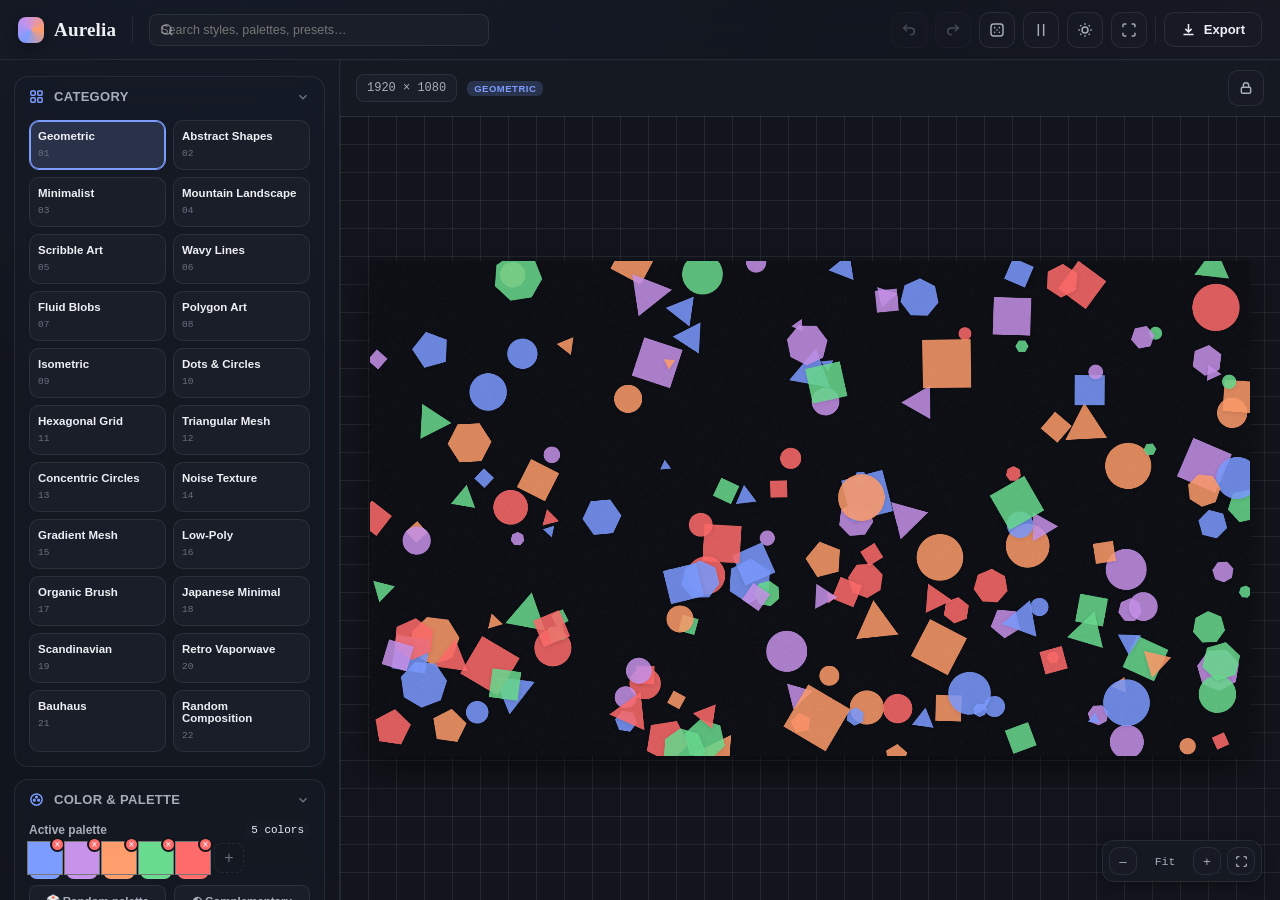
==== index.html @ a58d0527 "Update and rename wallpaper-maker.html to index.html" ====
<!DOCTYPE html>
<html lang="en">
<head>
<meta charset="UTF-8">
<meta name="viewport" content="width=device-width, initial-scale=1.0">
<title>Aurelia — Procedural Wallpaper Maker</title>
<style>
:root{
  --bg-0:#0b0d12;
  --bg-1:#12151c;
  --bg-2:#171b24;
  --panel:rgba(24,28,38,0.62);
  --panel-solid:#1a1e28;
  --panel-border:rgba(255,255,255,0.08);
  --text-0:#eef0f5;
  --text-1:#a8adba;
  --text-2:#6b7080;
  --accent:#7c9cff;
  --accent-2:#c792ea;
  --accent-warm:#ff9d6c;
  --ok:#69db8f;
  --danger:#ff6b6b;
  --radius:14px;
  --radius-sm:9px;
  --shadow-lg:0 20px 60px rgba(0,0,0,0.45);
  --shadow-sm:0 4px 14px rgba(0,0,0,0.3);
  --font-display:'Fraunces', Georgia, serif;
  --font-body:-apple-system,BlinkMacSystemFont,"Segoe UI",Inter,Roboto,Helvetica,Arial,sans-serif;
  --font-mono:'SFMono-Regular',Consolas,'Liberation Mono',Menlo,monospace;
}
html[data-theme="light"]{
  --bg-0:#eef0f4;
  --bg-1:#e6e9ef;
  --bg-2:#dde1e9;
  --panel:rgba(255,255,255,0.66);
  --panel-solid:#ffffff;
  --panel-border:rgba(20,20,30,0.08);
  --text-0:#181a20;
  --text-1:#50545f;
  --text-2:#8a8e99;
  --shadow-lg:0 20px 60px rgba(30,30,50,0.12);
  --shadow-sm:0 4px 14px rgba(30,30,50,0.08);
}
*{box-sizing:border-box;}
html,body{height:100%;}
body{
  margin:0;
  background:
    radial-gradient(1200px 800px at 15% -10%, color-mix(in srgb, var(--accent) 10%, transparent), transparent 60%),
    radial-gradient(1000px 700px at 110% 10%, color-mix(in srgb, var(--accent-2) 8%, transparent), transparent 60%),
    var(--bg-0);
  color:var(--text-0);
  font-family:var(--font-body);
  overflow:hidden;
  -webkit-font-smoothing:antialiased;
}
@font-face{
  font-family:'Fraunces';
  src:local('Georgia');
}
::selection{background:var(--accent);color:#fff;}
::-webkit-scrollbar{width:9px;height:9px;}
::-webkit-scrollbar-track{background:transparent;}
::-webkit-scrollbar-thumb{background:var(--panel-border);border-radius:8px;}
::-webkit-scrollbar-thumb:hover{background:var(--text-2);}

.app{
  display:grid;
  grid-template-columns:340px 1fr;
  grid-template-rows:60px 1fr;
  grid-template-areas:
    "header header"
    "sidebar main";
  height:100vh;
  width:100vw;
}

/* ---------- HEADER ---------- */
.topbar{
  grid-area:header;
  display:flex;
  align-items:center;
  gap:16px;
  padding:0 18px;
  border-bottom:1px solid var(--panel-border);
  background:var(--panel);
  backdrop-filter:blur(18px) saturate(140%);
  -webkit-backdrop-filter:blur(18px) saturate(140%);
  z-index:40;
}
.brand{
  display:flex;align-items:center;gap:10px;
  font-family:var(--font-display);
  font-weight:600;
  font-size:19px;
  letter-spacing:0.2px;
  white-space:nowrap;
}
.brand .mark{
  width:26px;height:26px;border-radius:8px;
  background:conic-gradient(from 210deg, var(--accent), var(--accent-2), var(--accent-warm), var(--accent));
  box-shadow:var(--shadow-sm);
  flex-shrink:0;
}
.topbar .divider{width:1px;height:26px;background:var(--panel-border);}
.topbar-search{
  flex:1;
  max-width:340px;
  position:relative;
}
.topbar-search input{
  width:100%;
  padding:9px 12px 9px 34px;
  border-radius:10px;
  border:1px solid var(--panel-border);
  background:color-mix(in srgb, var(--panel-solid) 60%, transparent);
  color:var(--text-0);
  font-size:13px;
  outline:none;
}
.topbar-search input:focus{border-color:var(--accent);}
.topbar-search svg{position:absolute;left:11px;top:50%;transform:translateY(-50%);opacity:0.5;}
.topbar-actions{display:flex;align-items:center;gap:8px;margin-left:auto;}
.icon-btn{
  width:36px;height:36px;border-radius:10px;
  display:flex;align-items:center;justify-content:center;
  border:1px solid var(--panel-border);
  background:color-mix(in srgb, var(--panel-solid) 55%, transparent);
  color:var(--text-1);
  cursor:pointer;
  transition:all .15s ease;
}
.icon-btn:hover{color:var(--text-0);border-color:var(--accent);transform:translateY(-1px);}
.icon-btn:active{transform:translateY(0);}
.icon-btn.active{color:var(--accent);border-color:var(--accent);}
.icon-btn:disabled{opacity:0.35;cursor:not-allowed;transform:none;}
.btn{
  display:inline-flex;align-items:center;gap:8px;
  padding:9px 16px;
  border-radius:10px;
  border:1px solid var(--panel-border);
  background:color-mix(in srgb, var(--panel-solid) 55%, transparent);
  color:var(--text-0);
  font-size:13px;font-weight:600;
  cursor:pointer;
  transition:all .15s ease;
  white-space:nowrap;
}
.btn:hover{border-color:var(--accent);transform:translateY(-1px);}
.btn.primary{
  background:linear-gradient(135deg, var(--accent), var(--accent-2));
  color:#0b0d12;border:none;
}
.btn.primary:hover{filter:brightness(1.08);box-shadow:0 6px 20px color-mix(in srgb, var(--accent) 40%, transparent);}
.btn svg{flex-shrink:0;}

/* ---------- SIDEBAR ---------- */
.sidebar{
  grid-area:sidebar;
  border-right:1px solid var(--panel-border);
  background:var(--panel);
  backdrop-filter:blur(18px) saturate(140%);
  -webkit-backdrop-filter:blur(18px) saturate(140%);
  overflow-y:auto;
  padding:16px 14px 90px;
  position:relative;
  z-index:30;
}
.section{
  border:1px solid var(--panel-border);
  border-radius:var(--radius);
  margin-bottom:12px;
  background:color-mix(in srgb, var(--panel-solid) 38%, transparent);
  overflow:hidden;
}
.section-head{
  display:flex;align-items:center;gap:10px;
  padding:12px 14px;
  cursor:pointer;
  user-select:none;
  font-weight:700;
  font-size:13px;
  letter-spacing:0.3px;
  text-transform:uppercase;
  color:var(--text-1);
}
.section-head svg.chev{margin-left:auto;transition:transform .2s ease;color:var(--text-2);}
.section.collapsed .chev{transform:rotate(-90deg);}
.section-head .sicon{color:var(--accent);flex-shrink:0;}
.section-body{
  padding:4px 14px 14px;
  display:flex;flex-direction:column;gap:12px;
}
.section.collapsed .section-body{display:none;}

.field{display:flex;flex-direction:column;gap:6px;}
.field label{
  display:flex;justify-content:space-between;align-items:center;
  font-size:12px;color:var(--text-1);font-weight:600;
}
.field label .val{color:var(--text-0);font-family:var(--font-mono);font-weight:500;font-size:11px;background:color-mix(in srgb, var(--panel-solid) 70%, transparent);padding:1px 6px;border-radius:6px;}
select, input[type="text"], input[type="number"]{
  width:100%;
  padding:8px 10px;
  border-radius:8px;
  border:1px solid var(--panel-border);
  background:var(--panel-solid);
  color:var(--text-0);
  font-size:12.5px;
  outline:none;
  font-family:var(--font-body);
}
select:focus, input:focus{border-color:var(--accent);}

input[type="range"]{
  -webkit-appearance:none;appearance:none;
  width:100%;height:4px;border-radius:3px;
  background:var(--panel-border);
  outline:none;
  cursor:pointer;
}
input[type="range"]::-webkit-slider-thumb{
  -webkit-appearance:none;appearance:none;
  width:15px;height:15px;border-radius:50%;
  background:var(--accent);
  border:2px solid var(--bg-0);
  box-shadow:0 0 0 1px var(--accent);
  cursor:pointer;
  margin-top:-1px;
}
input[type="range"]::-moz-range-thumb{
  width:13px;height:13px;border-radius:50%;
  background:var(--accent);border:2px solid var(--bg-0);cursor:pointer;
}

.row{display:flex;gap:8px;}
.row > *{flex:1;min-width:0;}

.chiprow{display:flex;flex-wrap:wrap;gap:6px;}
.chip{
  padding:6px 11px;border-radius:20px;
  border:1px solid var(--panel-border);
  background:var(--panel-solid);
  font-size:11.5px;color:var(--text-1);
  cursor:pointer;font-weight:600;
  transition:all .12s ease;
}
.chip:hover{border-color:var(--accent);color:var(--text-0);}
.chip.active{
  background:linear-gradient(135deg, var(--accent), var(--accent-2));
  color:#0b0d12;border-color:transparent;
}

.toggle{display:flex;align-items:center;justify-content:space-between;gap:10px;}
.toggle span{font-size:12px;color:var(--text-1);font-weight:600;}
.switch{
  position:relative;width:38px;height:22px;border-radius:20px;
  background:var(--panel-border);cursor:pointer;flex-shrink:0;
  transition:background .15s ease;
}
.switch.on{background:linear-gradient(135deg, var(--accent), var(--accent-2));}
.switch::after{
  content:"";position:absolute;top:2px;left:2px;
  width:18px;height:18px;border-radius:50%;background:#fff;
  transition:transform .18s ease;box-shadow:0 1px 3px rgba(0,0,0,0.3);
}
.switch.on::after{transform:translateX(16px);}

.category-grid{
  display:grid;grid-template-columns:1fr 1fr;gap:7px;
}
.category-card{
  border:1px solid var(--panel-border);
  border-radius:10px;
  padding:9px 8px;
  cursor:pointer;
  background:var(--panel-solid);
  text-align:left;
  transition:all .12s ease;
}
.category-card:hover{border-color:var(--accent);transform:translateY(-1px);}
.category-card.active{
  border-color:var(--accent);
  background:color-mix(in srgb, var(--accent) 16%, var(--panel-solid));
  box-shadow:0 0 0 1px var(--accent) inset;
}
.category-card .cname{font-size:11.5px;font-weight:700;display:block;color:var(--text-0);}
.category-card .cnum{font-size:9.5px;color:var(--text-2);font-family:var(--font-mono);}

.palette-swatches{display:flex;flex-wrap:wrap;gap:7px;}
.swatch-wrap{position:relative;width:30px;height:30px;}
.swatch{
  width:30px;height:30px;border-radius:8px;
  border:1px solid var(--panel-border);cursor:pointer;
  padding:0;overflow:hidden;
}
.swatch input[type="color"]{
  width:44px;height:44px;border:none;margin:-7px;cursor:pointer;background:none;
}
.swatch-remove{
  position:absolute;top:-6px;right:-6px;
  width:15px;height:15px;border-radius:50%;
  background:var(--danger);color:#fff;font-size:10px;
  display:flex;align-items:center;justify-content:center;
  cursor:pointer;border:2px solid var(--bg-1);
}
.add-swatch{
  width:30px;height:30px;border-radius:8px;
  border:1px dashed var(--panel-border);
  display:flex;align-items:center;justify-content:center;
  color:var(--text-2);cursor:pointer;font-size:16px;
  background:transparent;
}
.add-swatch:hover{color:var(--accent);border-color:var(--accent);}

.preset-palette-grid{display:grid;grid-template-columns:1fr 1fr;gap:7px;}
.preset-palette{
  border:1px solid var(--panel-border);
  border-radius:9px;
  padding:6px;cursor:pointer;
  background:var(--panel-solid);
}
.preset-palette:hover{border-color:var(--accent);}
.preset-palette .swatches{display:flex;height:16px;border-radius:5px;overflow:hidden;margin-bottom:5px;}
.preset-palette .swatches i{flex:1;display:block;}
.preset-palette .pname{font-size:10.5px;color:var(--text-1);font-weight:600;}

.small-btn-row{display:flex;gap:8px;}
.small-btn{
  flex:1;padding:8px;border-radius:8px;border:1px solid var(--panel-border);
  background:var(--panel-solid);color:var(--text-1);font-size:11.5px;font-weight:700;
  cursor:pointer;display:flex;align-items:center;justify-content:center;gap:6px;
}
.small-btn:hover{color:var(--text-0);border-color:var(--accent);}

.preset-list{display:flex;flex-direction:column;gap:6px;max-height:180px;overflow-y:auto;}
.preset-item{
  display:flex;align-items:center;gap:8px;
  padding:8px 10px;border-radius:8px;
  border:1px solid var(--panel-border);
  background:var(--panel-solid);
  font-size:12px;
}
.preset-item span{flex:1;overflow:hidden;text-overflow:ellipsis;white-space:nowrap;font-weight:600;}
.preset-item button{
  background:none;border:none;color:var(--text-2);cursor:pointer;
  width:22px;height:22px;display:flex;align-items:center;justify-content:center;border-radius:6px;
}
.preset-item button:hover{color:var(--text-0);background:var(--panel-border);}
.empty-hint{font-size:11.5px;color:var(--text-2);text-align:center;padding:10px 0;}

/* ---------- MAIN CANVAS AREA ---------- */
.main{
  grid-area:main;
  position:relative;
  overflow:hidden;
  background:
    linear-gradient(var(--panel-border) 1px, transparent 1px) 0 0/28px 28px,
    linear-gradient(90deg, var(--panel-border) 1px, transparent 1px) 0 0/28px 28px,
    var(--bg-1);
  display:flex;flex-direction:column;
}
.canvas-toolbar{
  display:flex;align-items:center;gap:10px;
  padding:10px 16px;
  border-bottom:1px solid var(--panel-border);
  background:var(--panel);
  backdrop-filter:blur(14px);
  z-index:20;
  flex-wrap:wrap;
}
.dim-readout{
  font-family:var(--font-mono);font-size:12px;color:var(--text-1);
  background:var(--panel-solid);padding:6px 10px;border-radius:8px;border:1px solid var(--panel-border);
}
.canvas-stage{
  flex:1;position:relative;overflow:hidden;
  cursor:grab;
}
.canvas-stage.panning{cursor:grabbing;}
.canvas-viewport{
  position:absolute;top:0;left:0;
  transform-origin:0 0;
  will-change:transform;
}
#previewCanvas{
  display:block;
  box-shadow:0 30px 80px rgba(0,0,0,0.5);
  border-radius:2px;
  background:#000;
}
.zoom-controls{
  position:absolute;bottom:18px;right:18px;
  display:flex;align-items:center;gap:6px;
  background:var(--panel);border:1px solid var(--panel-border);
  border-radius:12px;padding:6px;backdrop-filter:blur(14px);
  box-shadow:var(--shadow-sm);
  z-index:25;
}
.zoom-controls .zlabel{font-size:11.5px;font-family:var(--font-mono);color:var(--text-1);min-width:44px;text-align:center;}

.loading-badge{
  position:absolute;top:14px;left:14px;
  background:var(--panel);border:1px solid var(--panel-border);
  padding:6px 12px;border-radius:20px;font-size:11px;color:var(--accent);
  display:none;align-items:center;gap:7px;backdrop-filter:blur(10px);z-index:25;
  font-weight:700;
}
.loading-badge.show{display:flex;}
.loading-badge .dot{width:6px;height:6px;border-radius:50%;background:var(--accent);animation:pulse 1s infinite ease-in-out;}
@keyframes pulse{0%,100%{opacity:0.3;}50%{opacity:1;}}

.compare-badge{
  position:absolute;top:14px;right:14px;
  background:var(--panel);border:1px solid var(--panel-border);
  padding:6px 12px;border-radius:20px;font-size:11px;color:var(--text-1);
  backdrop-filter:blur(10px);z-index:25;font-weight:700;
  user-select:none;
}

/* ---------- MODAL ---------- */
.modal-overlay{
  position:fixed;inset:0;background:rgba(6,7,10,0.6);
  display:none;align-items:center;justify-content:center;z-index:100;
  backdrop-filter:blur(4px);
}
.modal-overlay.show{display:flex;}
.modal{
  background:var(--panel-solid);border:1px solid var(--panel-border);
  border-radius:16px;padding:22px;width:400px;max-width:90vw;
  box-shadow:var(--shadow-lg);
}
.modal h3{margin:0 0 14px;font-family:var(--font-display);font-size:19px;}
.modal .field{margin-bottom:12px;}
.modal-actions{display:flex;gap:10px;justify-content:flex-end;margin-top:16px;}

/* Fullscreen mode */
.app.fullscreen-mode .sidebar,
.app.fullscreen-mode .topbar,
.app.fullscreen-mode .canvas-toolbar{display:none;}
.app.fullscreen-mode{grid-template-columns:1fr;grid-template-rows:1fr;grid-template-areas:"main";}
.app.fullscreen-mode .main{background:#000;}
.fs-exit{
  position:fixed;top:16px;right:16px;z-index:200;
}

/* Responsive */
@media (max-width:900px){
  .app{grid-template-columns:1fr;grid-template-rows:56px 1fr;grid-template-areas:"header" "main";}
  .sidebar{
    position:fixed;top:56px;left:0;bottom:0;width:86vw;max-width:360px;
    transform:translateX(-100%);transition:transform .25s ease;
    box-shadow:var(--shadow-lg);
  }
  .sidebar.open{transform:translateX(0);}
  .topbar-search{display:none;}
  .sidebar-scrim{position:fixed;inset:0;background:rgba(0,0,0,0.4);z-index:29;display:none;}
  .sidebar-scrim.show{display:block;}
}

.tooltip{position:relative;}
.tag{
  font-size:9.5px;font-weight:800;letter-spacing:0.5px;
  padding:2px 7px;border-radius:6px;text-transform:uppercase;
  background:color-mix(in srgb, var(--accent) 20%, transparent);color:var(--accent);
}
</style>
</head>
<body>
<div class="app" id="app">

  <!-- HEADER -->
  <div class="topbar">
    <div class="brand"><span class="mark"></span>Aurelia</div>
    <div class="divider"></div>
    <div class="topbar-search">
      <svg width="14" height="14" viewBox="0 0 24 24" fill="none" stroke="currentColor" stroke-width="2.2"><circle cx="11" cy="11" r="8"/><path d="M21 21l-4.35-4.35"/></svg>
      <input type="text" id="presetSearch" placeholder="Search styles, palettes, presets…">
    </div>
    <div class="topbar-actions">
      <button class="icon-btn" id="undoBtn" title="Undo">
        <svg width="16" height="16" viewBox="0 0 24 24" fill="none" stroke="currentColor" stroke-width="2.2"><path d="M9 14L4 9l5-5"/><path d="M4 9h11a5 5 0 0 1 0 10h-1"/></svg>
      </button>
      <button class="icon-btn" id="redoBtn" title="Redo">
        <svg width="16" height="16" viewBox="0 0 24 24" fill="none" stroke="currentColor" stroke-width="2.2"><path d="M15 14l5-5-5-5"/><path d="M20 9H9a5 5 0 0 0 0 10h1"/></svg>
      </button>
      <button class="icon-btn" id="randomizeBtn" title="Randomize design">
        <svg width="16" height="16" viewBox="0 0 24 24" fill="none" stroke="currentColor" stroke-width="2.2"><rect x="3" y="3" width="18" height="18" rx="4"/><circle cx="8.5" cy="8.5" r="1.2" fill="currentColor" stroke="none"/><circle cx="15.5" cy="15.5" r="1.2" fill="currentColor" stroke="none"/><circle cx="15.5" cy="8.5" r="1.2" fill="currentColor" stroke="none"/><circle cx="8.5" cy="15.5" r="1.2" fill="currentColor" stroke="none"/><circle cx="12" cy="12" r="1.2" fill="currentColor" stroke="none"/></svg>
      </button>
      <button class="icon-btn" id="compareBtn" title="Compare before / after">
        <svg width="16" height="16" viewBox="0 0 24 24" fill="none" stroke="currentColor" stroke-width="2.2"><path d="M8 3v18M16 3v18"/><path d="M3 8l0 0M21 8l0 0"/></svg>
      </button>
      <button class="icon-btn" id="themeBtn" title="Toggle app theme">
        <svg width="16" height="16" viewBox="0 0 24 24" fill="none" stroke="currentColor" stroke-width="2.2"><circle cx="12" cy="12" r="4.5"/><path d="M12 2v2.2M12 19.8V22M4.9 4.9l1.6 1.6M17.5 17.5l1.6 1.6M2 12h2.2M19.8 12H22M4.9 19.1l1.6-1.6M17.5 6.5l1.6-1.6"/></svg>
      </button>
      <button class="icon-btn" id="fsBtn" title="Fullscreen preview">
        <svg width="16" height="16" viewBox="0 0 24 24" fill="none" stroke="currentColor" stroke-width="2.2"><path d="M8 3H5a2 2 0 0 0-2 2v3M16 3h3a2 2 0 0 1 2 2v3M8 21H5a2 2 0 0 1-2-2v-3M16 21h3a2 2 0 0 0 2-2v-3"/></svg>
      </button>
      <div class="divider"></div>
      <button class="btn" id="exportOpenBtn">
        <svg width="15" height="15" viewBox="0 0 24 24" fill="none" stroke="currentColor" stroke-width="2.4"><path d="M12 3v13M7 11l5 5 5-5"/><path d="M4 20h16"/></svg>
        Export
      </button>
    </div>
  </div>

  <div class="sidebar-scrim" id="sidebarScrim"></div>

  <!-- SIDEBAR -->
  <div class="sidebar" id="sidebar">

    <!-- CATEGORY -->
    <div class="section" data-section="category">
      <div class="section-head"><svg class="sicon" width="15" height="15" viewBox="0 0 24 24" fill="none" stroke="currentColor" stroke-width="2.4"><rect x="3" y="3" width="7" height="7" rx="1.5"/><rect x="14" y="3" width="7" height="7" rx="1.5"/><rect x="3" y="14" width="7" height="7" rx="1.5"/><rect x="14" y="14" width="7" height="7" rx="1.5"/></svg>Category<svg class="chev" width="14" height="14" viewBox="0 0 24 24" fill="none" stroke="currentColor" stroke-width="2.5"><path d="M6 9l6 6 6-6"/></svg></div>
      <div class="section-body">
        <div class="category-grid" id="categoryGrid"></div>
      </div>
    </div>

    <!-- PALETTE -->
    <div class="section" data-section="palette">
      <div class="section-head"><svg class="sicon" width="15" height="15" viewBox="0 0 24 24" fill="none" stroke="currentColor" stroke-width="2.4"><circle cx="12" cy="12" r="9"/><circle cx="12" cy="8" r="1.3" fill="currentColor"/><circle cx="8.5" cy="13" r="1.3" fill="currentColor"/><circle cx="15.5" cy="13" r="1.3" fill="currentColor"/></svg>Color &amp; Palette<svg class="chev" width="14" height="14" viewBox="0 0 24 24" fill="none" stroke="currentColor" stroke-width="2.5"><path d="M6 9l6 6 6-6"/></svg></div>
      <div class="section-body">
        <div class="field">
          <label>Active palette <span class="val" id="paletteCount">0 colors</span></label>
          <div class="palette-swatches" id="paletteSwatches"></div>
        </div>
        <div class="small-btn-row">
          <button class="small-btn" id="randomPaletteBtn">🎲 Random palette</button>
          <button class="small-btn" id="complementBtn">◐ Complementary</button>
        </div>
        <div class="field">
          <label>Background</label>
          <div class="row">
            <select id="bgMode">
              <option value="light">Light mode</option>
              <option value="dark">Dark mode</option>
              <option value="amoled">AMOLED black</option>
              <option value="custom">Custom color</option>
            </select>
            <div class="swatch-wrap" style="width:38px;">
              <span class="swatch" style="width:38px;height:38px;"><input type="color" id="bgCustomColor" value="#0b0d12"></span>
            </div>
          </div>
        </div>
        <div class="field">
          <label>Palette presets</label>
          <div class="preset-palette-grid" id="paletteGrid"></div>
        </div>
      </div>
    </div>

    <!-- PATTERN CONTROLS -->
    <div class="section" data-section="pattern">
      <div class="section-head"><svg class="sicon" width="15" height="15" viewBox="0 0 24 24" fill="none" stroke="currentColor" stroke-width="2.4"><path d="M4 21V3M4 3l8 5-8 5M20 21V3M20 3l-8 5 8 5"/></svg>Pattern Controls<svg class="chev" width="14" height="14" viewBox="0 0 24 24" fill="none" stroke="currentColor" stroke-width="2.5"><path d="M6 9l6 6 6-6"/></svg></div>
      <div class="section-body">
        <div class="field"><label>Shape count <span class="val" id="v_shapeCount"></span></label><input type="range" id="shapeCount" min="1" max="400" step="1"></div>
        <div class="field"><label>Shape size <span class="val" id="v_shapeSize"></span></label><input type="range" id="shapeSize" min="2" max="400" step="1"></div>
        <div class="field"><label>Rotation <span class="val" id="v_rotation"></span></label><input type="range" id="rotation" min="0" max="360" step="1"></div>
        <div class="field"><label>Scale <span class="val" id="v_scale"></span></label><input type="range" id="scale" min="20" max="300" step="1"></div>
        <div class="field"><label>Density <span class="val" id="v_density"></span></label><input type="range" id="density" min="1" max="100" step="1"></div>
        <div class="field"><label>Opacity <span class="val" id="v_opacity"></span></label><input type="range" id="opacity" min="5" max="100" step="1"></div>
        <div class="field"><label>Layer count <span class="val" id="v_layerCount"></span></label><input type="range" id="layerCount" min="1" max="8" step="1"></div>
        <div class="field"><label>Stroke width <span class="val" id="v_strokeWidth"></span></label><input type="range" id="strokeWidth" min="0" max="24" step="0.5"></div>
        <div class="field">
          <label>Fill style</label>
          <div class="chiprow" id="fillStyleChips">
            <div class="chip" data-v="fill">Fill</div>
            <div class="chip" data-v="stroke">Stroke</div>
            <div class="chip" data-v="both">Both</div>
          </div>
        </div>
        <div class="field">
          <label>Symmetry</label>
          <div class="chiprow" id="symmetryChips">
            <div class="chip" data-v="1">None</div>
            <div class="chip" data-v="2">2-fold</div>
            <div class="chip" data-v="4">4-fold</div>
            <div class="chip" data-v="6">6-fold</div>
            <div class="chip" data-v="8">8-fold</div>
          </div>
        </div>
        <div class="toggle"><span>Grid repetition</span><div class="switch" id="repetitionToggle"></div></div>
        <div class="field"><label>Grid spacing <span class="val" id="v_gridSpacing"></span></label><input type="range" id="gridSpacing" min="20" max="300" step="1"></div>
        <div class="field"><label>Noise intensity <span class="val" id="v_noiseIntensity"></span></label><input type="range" id="noiseIntensity" min="0" max="100" step="1"></div>
        <div class="field"><label>Blur amount <span class="val" id="v_blurAmount"></span></label><input type="range" id="blurAmount" min="0" max="30" step="0.5"></div>
        <div class="field"><label>Shadow intensity <span class="val" id="v_shadowIntensity"></span></label><input type="range" id="shadowIntensity" min="0" max="100" step="1"></div>
        <div class="field"><label>Glow intensity <span class="val" id="v_glowIntensity"></span></label><input type="range" id="glowIntensity" min="0" max="100" step="1"></div>
        <div class="field"><label>Grain texture <span class="val" id="v_grainAmount"></span></label><input type="range" id="grainAmount" min="0" max="100" step="1"></div>
        <div class="field">
          <label>Random seed <span class="val" id="v_seed"></span></label>
          <div class="row">
            <input type="range" id="seed" min="1" max="99999" step="1">
            <button class="small-btn" id="seedBtn" style="flex:0 0 40px;">🎲</button>
          </div>
        </div>
      </div>
    </div>

    <!-- MOUNTAIN -->
    <div class="section" data-section="mountain" id="mountainSection">
      <div class="section-head"><svg class="sicon" width="15" height="15" viewBox="0 0 24 24" fill="none" stroke="currentColor" stroke-width="2.4"><path d="M3 20l6-11 4 6 3-4 5 9z"/></svg>Mountain Generator<svg class="chev" width="14" height="14" viewBox="0 0 24 24" fill="none" stroke="currentColor" stroke-width="2.5"><path d="M6 9l6 6 6-6"/></svg></div>
      <div class="section-body">
        <div class="field"><label>Mountain layers <span class="val" id="v_mLayers"></span></label><input type="range" id="mLayers" min="1" max="8" step="1"></div>
        <div class="field"><label>Peak height <span class="val" id="v_peakHeight"></span></label><input type="range" id="peakHeight" min="10" max="90" step="1"></div>
        <div class="field">
          <label>Time of day</label>
          <div class="chiprow" id="timePresetChips">
            <div class="chip" data-v="day">Day</div>
            <div class="chip" data-v="sunset">Sunset</div>
            <div class="chip" data-v="sunrise">Sunrise</div>
            <div class="chip" data-v="night">Night</div>
          </div>
        </div>
        <div class="field">
          <label>Sun / Moon</label>
          <div class="chiprow" id="sunMoonChips">
            <div class="chip" data-v="none">None</div>
            <div class="chip" data-v="sun">Sun</div>
            <div class="chip" data-v="moon">Moon</div>
          </div>
        </div>
        <div class="toggle"><span>Snow caps</span><div class="switch" id="snowCapsToggle"></div></div>
        <div class="toggle"><span>Fog</span><div class="switch" id="fogToggle"></div></div>
        <div class="toggle"><span>Stars</span><div class="switch" id="starsToggle"></div></div>
        <div class="toggle"><span>Clouds</span><div class="switch" id="cloudsToggle"></div></div>
        <div class="toggle"><span>Gradient sky</span><div class="switch" id="skyGradientToggle"></div></div>
        <div class="toggle"><span>Water reflection</span><div class="switch" id="reflectionToggle"></div></div>
        <div class="toggle"><span>Atmospheric perspective</span><div class="switch" id="atmosphericToggle"></div></div>
      </div>
    </div>

    <!-- SCRIBBLE -->
    <div class="section" data-section="scribble" id="scribbleSection">
      <div class="section-head"><svg class="sicon" width="15" height="15" viewBox="0 0 24 24" fill="none" stroke="currentColor" stroke-width="2.4"><path d="M3 17c4-8 6 6 9-2 2-5 4 4 9-4"/></svg>Scribble Generator<svg class="chev" width="14" height="14" viewBox="0 0 24 24" fill="none" stroke="currentColor" stroke-width="2.5"><path d="M6 9l6 6 6-6"/></svg></div>
      <div class="section-body">
        <div class="field">
          <label>Style</label>
          <div class="chiprow" id="scribbleStyleChips">
            <div class="chip" data-v="pencil">Pencil</div>
            <div class="chip" data-v="ink">Ink</div>
            <div class="chip" data-v="marker">Marker</div>
            <div class="chip" data-v="chalk">Chalk</div>
            <div class="chip" data-v="brush">Brush</div>
          </div>
        </div>
        <div class="field"><label>Doodle count <span class="val" id="v_doodleCount"></span></label><input type="range" id="doodleCount" min="1" max="60" step="1"></div>
        <div class="field"><label>Stroke randomness <span class="val" id="v_scribbleRandomness"></span></label><input type="range" id="scribbleRandomness" min="0" max="100" step="1"></div>
        <div class="toggle"><span>Hand-drawn simulation</span><div class="switch" id="handDrawnToggle"></div></div>
      </div>
    </div>

    <!-- DEVICE / RESOLUTION -->
    <div class="section collapsed" data-section="device">
      <div class="section-head"><svg class="sicon" width="15" height="15" viewBox="0 0 24 24" fill="none" stroke="currentColor" stroke-width="2.4"><rect x="4" y="3" width="16" height="13" rx="1.5"/><path d="M9 21h6M12 16v5"/></svg>Device &amp; Resolution<svg class="chev" width="14" height="14" viewBox="0 0 24 24" fill="none" stroke="currentColor" stroke-width="2.5"><path d="M6 9l6 6 6-6"/></svg></div>
      <div class="section-body">
        <div class="field">
          <label>Device preset</label>
          <select id="devicePreset"></select>
        </div>
        <div class="field">
          <label>Aspect ratio</label>
          <div class="chiprow" id="aspectChips"></div>
        </div>
        <div class="row">
          <div class="field"><label>Width (px)</label><input type="number" id="customWidth" min="16" max="10000"></div>
          <div class="field"><label>Height (px)</label><input type="number" id="customHeight" min="16" max="10000"></div>
        </div>
        <div class="toggle"><span>High-DPI (2×) render</span><div class="switch" id="hdpiToggle"></div></div>
      </div>
    </div>

    <!-- PRESETS -->
    <div class="section collapsed" data-section="presets">
      <div class="section-head"><svg class="sicon" width="15" height="15" viewBox="0 0 24 24" fill="none" stroke="currentColor" stroke-width="2.4"><path d="M5 3h9l5 5v13H5z"/><path d="M14 3v5h5M9 13h6M9 17h6"/></svg>Saved Presets<svg class="chev" width="14" height="14" viewBox="0 0 24 24" fill="none" stroke="currentColor" stroke-width="2.5"><path d="M6 9l6 6 6-6"/></svg></div>
      <div class="section-body">
        <div class="small-btn-row">
          <button class="small-btn" id="savePresetBtn">💾 Save current</button>
          <button class="small-btn" id="resetBtn">↺ Reset defaults</button>
        </div>
        <div class="preset-list" id="presetList"><div class="empty-hint">No saved presets yet</div></div>
        <div class="small-btn-row">
          <button class="small-btn" id="exportPresetsBtn">⇩ Export .json</button>
          <button class="small-btn" id="importPresetsBtn">⇧ Import .json</button>
        </div>
        <input type="file" id="importPresetsFile" accept=".json" style="display:none;">
      </div>
    </div>

    <div class="section collapsed" data-section="history">
      <div class="section-head"><svg class="sicon" width="15" height="15" viewBox="0 0 24 24" fill="none" stroke="currentColor" stroke-width="2.4"><path d="M3 12a9 9 0 1 0 3-6.7"/><path d="M3 4v5h5M12 7v5l4 2"/></svg>History<svg class="chev" width="14" height="14" viewBox="0 0 24 24" fill="none" stroke="currentColor" stroke-width="2.5"><path d="M6 9l6 6 6-6"/></svg></div>
      <div class="section-body">
        <div id="historyPanel" class="preset-list"><div class="empty-hint">History appears as you edit</div></div>
      </div>
    </div>

  </div>

  <!-- MAIN -->
  <div class="main">
    <div class="canvas-toolbar">
      <button class="icon-btn" id="sidebarToggleBtn" title="Menu" style="display:none;">
        <svg width="16" height="16" viewBox="0 0 24 24" fill="none" stroke="currentColor" stroke-width="2.4"><path d="M4 7h16M4 12h16M4 17h16"/></svg>
      </button>
      <span class="dim-readout" id="dimReadout">1920 × 1080</span>
      <span class="tag" id="categoryTag">Geometric</span>
      <div style="flex:1;"></div>
      <button class="icon-btn" id="lockColorsBtn" title="Lock current colors from randomize">
        <svg width="16" height="16" viewBox="0 0 24 24" fill="none" stroke="currentColor" stroke-width="2.2"><rect x="5" y="11" width="14" height="9" rx="2"/><path d="M8 11V8a4 4 0 0 1 8 0v3"/></svg>
      </button>
    </div>
    <div class="canvas-stage" id="canvasStage">
      <div class="loading-badge" id="loadingBadge"><span class="dot"></span>Rendering…</div>
      <div class="compare-badge" id="compareBadge" style="display:none;">Showing previous version — click to restore</div>
      <div class="canvas-viewport" id="canvasViewport">
        <canvas id="previewCanvas" width="1920" height="1080"></canvas>
      </div>
      <div class="zoom-controls">
        <button class="icon-btn" id="zoomOutBtn" style="width:28px;height:28px;">–</button>
        <span class="zlabel" id="zoomLabel">Fit</span>
        <button class="icon-btn" id="zoomInBtn" style="width:28px;height:28px;">+</button>
        <button class="icon-btn" id="zoomFitBtn" title="Fit to screen" style="width:28px;height:28px;">
          <svg width="13" height="13" viewBox="0 0 24 24" fill="none" stroke="currentColor" stroke-width="2.4"><path d="M8 3H5a2 2 0 0 0-2 2v3M16 3h3a2 2 0 0 1 2 2v3M8 21H5a2 2 0 0 1-2-2v-3M16 21h3a2 2 0 0 0 2-2v-3"/></svg>
        </button>
      </div>
    </div>
  </div>

</div>

<button class="icon-btn fs-exit btn" id="fsExitBtn" style="display:none;">Exit fullscreen ✕</button>

<!-- EXPORT MODAL -->
<div class="modal-overlay" id="exportModal">
  <div class="modal">
    <h3>Export wallpaper</h3>
    <div class="field">
      <label>Format</label>
      <div class="chiprow" id="exportFormatChips">
        <div class="chip active" data-v="png">PNG</div>
        <div class="chip" data-v="jpeg">JPEG</div>
        <div class="chip" data-v="webp">WebP</div>
      </div>
    </div>
    <div class="field" id="qualityField" style="display:none;">
      <label>Quality <span class="val" id="v_exportQuality">92%</span></label>
      <input type="range" id="exportQuality" min="10" max="100" value="92">
    </div>
    <div class="field">
      <label>Resolution</label>
      <select id="exportResSelect"></select>
    </div>
    <div class="modal-actions">
      <button class="btn" id="copyClipboardBtn">Copy to clipboard</button>
      <button class="btn" id="batchExportBtn">Batch export devices</button>
      <button class="btn primary" id="downloadBtn">Download</button>
    </div>
  </div>
</div>

<!-- SAVE PRESET MODAL -->
<div class="modal-overlay" id="saveModal">
  <div class="modal">
    <h3>Save preset</h3>
    <div class="field">
      <label>Preset name</label>
      <input type="text" id="presetNameInput" placeholder="e.g. Midnight Hex Drift">
    </div>
    <div class="modal-actions">
      <button class="btn" id="cancelSaveBtn">Cancel</button>
      <button class="btn primary" id="confirmSaveBtn">Save</button>
    </div>
  </div>
</div>

<script>
(function(){
"use strict";

/* =========================================================================
   ========================================================================= */
function mulberry32(a){
  return function(){
    a |= 0; a = (a + 0x6D2B79F5) | 0;
    let t = Math.imul(a ^ (a >>> 15), 1 | a);
    t = (t + Math.imul(t ^ (t >>> 7), 61 | t)) ^ t;
    return ((t ^ (t >>> 14)) >>> 0) / 4294967296;
  };
}
function clamp(v,a,b){return Math.max(a,Math.min(b,v));}
function lerp(a,b,t){return a+(b-a)*t;}
function degToRad(d){return d*Math.PI/180;}

// simple value-noise for organic textures
function makeNoise2D(rng){
  const perm = new Uint8Array(512);
  const p = new Uint8Array(256);
  for(let i=0;i<256;i++) p[i]=i;
  for(let i=255;i>0;i--){
    const j = Math.floor(rng()*(i+1));
    const tmp=p[i]; p[i]=p[j]; p[j]=tmp;
  }
  for(let i=0;i<512;i++) perm[i]=p[i&255];
  function fade(t){return t*t*t*(t*(t*6-15)+10);}
  function grad(hash,x,y){
    const h = hash & 3;
    const u = h<2 ? x : y;
    const v = h<2 ? y : x;
    return ((h&1)?-u:u) + ((h&2)?-v:v);
  }
  return function(x,y){
    const X = Math.floor(x)&255, Y=Math.floor(y)&255;
    x -= Math.floor(x); y -= Math.floor(y);
    const u = fade(x), v = fade(y);
    const aa = perm[X+perm[Y]], ab=perm[X+perm[Y+1]];
    const ba = perm[X+1+perm[Y]], bb=perm[X+1+perm[Y+1]];
    const x1 = lerp(grad(aa,x,y), grad(ba,x-1,y), u);
    const x2 = lerp(grad(ab,x,y-1), grad(bb,x-1,y-1), u);
    return (lerp(x1,x2,v)+1)/2;
  };
}
function fbm(noise2D, x,y,octaves){
  let val=0, amp=0.5, freq=1, max=0;
  for(let i=0;i<octaves;i++){
    val += noise2D(x*freq,y*freq)*amp;
    max += amp;
    amp*=0.5; freq*=2;
  }
  return val/max;
}
function hexToRgb(hex){
  hex = hex.replace('#','');
  if(hex.length===3) hex = hex.split('').map(c=>c+c).join('');
  const n = parseInt(hex,16);
  return {r:(n>>16)&255, g:(n>>8)&255, b:n&255};
}
function rgbToHex(r,g,b){
  return '#'+[r,g,b].map(v=>clamp(Math.round(v),0,255).toString(16).padStart(2,'0')).join('');
}
function rgbToHsl(r,g,b){
  r/=255;g/=255;b/=255;
  const max=Math.max(r,g,b), min=Math.min(r,g,b);
  let h,s,l=(max+min)/2;
  if(max===min){h=s=0;}
  else{
    const d=max-min;
    s = l>0.5 ? d/(2-max-min) : d/(max+min);
    switch(max){
      case r: h=(g-b)/d+(g<b?6:0); break;
      case g: h=(b-r)/d+2; break;
      default: h=(r-g)/d+4;
    }
    h/=6;
  }
  return {h:h*360,s:s*100,l:l*100};
}
function hslToRgb(h,s,l){
  h/=360; s/=100; l/=100;
  let r,g,b;
  if(s===0){r=g=b=l;}
  else{
    const hue2rgb=(p,q,t)=>{
      if(t<0)t+=1; if(t>1)t-=1;
      if(t<1/6) return p+(q-p)*6*t;
      if(t<1/2) return q;
      if(t<2/3) return p+(q-p)*(2/3-t)*6;
      return p;
    };
    const q = l<0.5 ? l*(1+s) : l+s-l*s;
    const p = 2*l-q;
    r=hue2rgb(p,q,h+1/3); g=hue2rgb(p,q,h); b=hue2rgb(p,q,h-1/3);
  }
  return {r:r*255,g:g*255,b:b*255};
}
function hexToHsl(hex){ const {r,g,b}=hexToRgb(hex); return rgbToHsl(r,g,b); }
function hslToHex(h,s,l){ const {r,g,b}=hslToRgb(h,s,l); return rgbToHex(r,g,b); }
function pick(rng, arr){ return arr[Math.floor(rng()*arr.length)]; }

/* =========================================================================
   PALETTE PRESETS
   ========================================================================= */
const PALETTE_PRESETS = [
  {name:"Material", colors:["#6200EE","#03DAC6","#3700B3","#018786","#B00020"]},
  {name:"Pastel Dream", colors:["#FFD3E0","#C9E4DE","#FAE8E0","#C6DEF1","#DBCDF0"]},
  {name:"Monochrome", colors:["#101114","#3a3d44","#6a6f7a","#a3a8b3","#e8eaee"]},
  {name:"Neon Nights", colors:["#FF2E92","#00F0FF","#7B2FFF","#39FF14","#FFEA00"]},
  {name:"Earth Tones", colors:["#8B5E34","#C68B59","#D9C4A3","#5C4033","#7A8450"]},
  {name:"Cyberpunk", colors:["#F72585","#7209B7","#3A0CA3","#4361EE","#4CC9F0"]},
  {name:"Vaporwave", colors:["#FF71CE","#01CDFE","#05FFA1","#B967FF","#FFFB96"]},
  {name:"Scandinavian", colors:["#F5F1EA","#DCD3C0","#A9BCA6","#8C7B6B","#2E2A25"]},
  {name:"Bauhaus", colors:["#E63946","#F1C40F","#264653","#2A9D8F","#F4A261"]},
  {name:"Japanese Ink", colors:["#1B1B1B","#B7472A","#DCD6C9","#4A5A4A","#C9A063"]},
  {name:"Sunset", colors:["#FF6B6B","#FFA36C","#FFD56B","#845EC2","#2C2C54"]},
  {name:"Ocean", colors:["#03045E","#0077B6","#00B4D8","#90E0EF","#CAF0F8"]},
];

const RANDOM_PALETTE_MODES = ["analogous","complementary","triadic","monochrome","split"];
function generateRandomPalette(rng, mode){
  mode = mode || pick(rng, RANDOM_PALETTE_MODES);
  const baseH = rng()*360;
  const s = 55+rng()*35;
  const l = 45+rng()*20;
  const colors = [];
  const count = 4+Math.floor(rng()*2);
  for(let i=0;i<count;i++){
    let h=baseH, sat=s, li=l;
    if(mode==="analogous") h = baseH + (i-count/2)*22;
    else if(mode==="complementary") h = (i%2===0) ? baseH : baseH+180;
    else if(mode==="triadic") h = baseH + (i%3)*120;
    else if(mode==="monochrome"){ h = baseH; li = 20+i*(60/count); }
    else if(mode==="split"){ h = baseH + (i%3===0?0:(i%3===1?150:210)); }
    colors.push(hslToHex(((h%360)+360)%360, clamp(sat,20,90), clamp(li,15,85)));
  }
  return colors;
}
function complementaryOf(colors){
  return colors.map(c=>{
    const hsl = hexToHsl(c);
    return hslToHex((hsl.h+180)%360, hsl.s, hsl.l);
  });
}

/* =========================================================================
   CATEGORIES
   ========================================================================= */
const CATEGORIES = [
  {id:"geometric", name:"Geometric"},
  {id:"abstract", name:"Abstract Shapes"},
  {id:"minimalist", name:"Minimalist"},
  {id:"mountains", name:"Mountain Landscape"},
  {id:"scribble", name:"Scribble Art"},
  {id:"wavy", name:"Wavy Lines"},
  {id:"blobs", name:"Fluid Blobs"},
  {id:"polygon", name:"Polygon Art"},
  {id:"isometric", name:"Isometric"},
  {id:"dots", name:"Dots & Circles"},
  {id:"hexgrid", name:"Hexagonal Grid"},
  {id:"trimesh", name:"Triangular Mesh"},
  {id:"concentric", name:"Concentric Circles"},
  {id:"noise", name:"Noise Texture"},
  {id:"gradientmesh", name:"Gradient Mesh"},
  {id:"lowpoly", name:"Low-Poly"},
  {id:"brushstrokes", name:"Organic Brush"},
  {id:"japanese", name:"Japanese Minimal"},
  {id:"scandi", name:"Scandinavian"},
  {id:"vaporwave", name:"Retro Vaporwave"},
  {id:"bauhaus", name:"Bauhaus"},
  {id:"random", name:"Random Composition"},
];

/* =========================================================================
   DEVICE / RESOLUTION PRESETS
   ========================================================================= */
const DEVICE_PRESETS = [
  {name:"Android Phone (FHD+)", w:1080, h:2340},
  {name:"iPhone 15 Pro", w:1179, h:2556},
  {name:"iPhone SE", w:750, h:1334},
  {name:"Tablet (Android)", w:1600, h:2560},
  {name:"iPad Pro 12.9\"", w:2048, h:2732},
  {name:"iPad Air", w:1640, h:2360},
  {name:"Small Laptop (HD)", w:1366, h:768},
  {name:"Standard Laptop (FHD)", w:1920, h:1080},
  {name:"MacBook Pro 14\"", w:3024, h:1964},
  {name:"MacBook Air 13\"", w:2560, h:1664},
  {name:"Ultrawide Monitor", w:3440, h:1440},
  {name:"Desktop Monitor (FHD)", w:1920, h:1080},
  {name:"Desktop Monitor (QHD)", w:2560, h:1440},
  {name:"4K Monitor (UHD)", w:3840, h:2160},
  {name:"5K Display", w:5120, h:2880},
  {name:"8K Display", w:7680, h:4320},
  {name:"Dual Monitor (2× FHD)", w:3840, h:1080},
  {name:"Triple Monitor (3× FHD)", w:5760, h:1080},
];
const RESOLUTION_PRESETS = [
  {name:"720×1280", w:720, h:1280},
  {name:"1080×1920", w:1080, h:1920},
  {name:"1440×2560", w:1440, h:2560},
  {name:"2160×3840", w:2160, h:3840},
  {name:"1366×768", w:1366, h:768},
  {name:"1920×1080", w:1920, h:1080},
  {name:"2560×1440", w:2560, h:1440},
  {name:"3440×1440", w:3440, h:1440},
  {name:"3840×2160", w:3840, h:2160},
  {name:"5120×2880", w:5120, h:2880},
  {name:"7680×4320", w:7680, h:4320},
];
const ASPECT_RATIOS = [
  {name:"16:9", r:16/9}, {name:"16:10", r:16/10}, {name:"21:9", r:21/9},
  {name:"32:9", r:32/9}, {name:"4:3", r:4/3}, {name:"3:2", r:3/2},
  {name:"1:1", r:1}, {name:"9:16", r:9/16}, {name:"18:9", r:18/9},
  {name:"19.5:9", r:19.5/9},
];

/* =========================================================================
   ========================================================================= */
function defaultState(){
  return {
    category:"geometric",
    palette:["#7c9cff","#c792ea","#ff9d6c","#69db8f","#ff6b6b"],
    lockedColors:false,
    bgMode:"dark",
    bgCustom:"#0b0d12",
    shapeCount:60,
    shapeSize:90,
    rotation:0,
    scale:100,
    density:50,
    opacity:85,
    layerCount:3,
    strokeWidth:2,
    fillStyle:"fill",
    symmetry:1,
    repetition:false,
    gridSpacing:120,
    noiseIntensity:30,
    blurAmount:0,
    shadowIntensity:20,
    glowIntensity:0,
    grainAmount:10,
    seed:12345,
    // mountains
    mLayers:4,
    peakHeight:55,
    timePreset:"sunset",
    sunMoon:"sun",
    snowCaps:true,
    fog:true,
    stars:false,
    clouds:true,
    skyGradient:true,
    reflection:false,
    atmospheric:true,
    // scribble
    scribbleStyle:"ink",
    doodleCount:18,
    scribbleRandomness:40,
    handDrawn:true,
    // canvas
    width:1920,
    height:1080,
    hdpi:false,
  };
}
let state = defaultState();
let history = [JSON.stringify(state)];
let historyIndex = 0;
let isApplyingHistory = false;

function pushHistory(label){
  if(isApplyingHistory) return;
  history = history.slice(0, historyIndex+1);
  history.push(JSON.stringify(state));
  if(history.length>60) history.shift();
  historyIndex = history.length-1;
  renderHistoryPanel(label);
}
function applyHistoryIndex(i){
  if(i<0||i>=history.length) return;
  isApplyingHistory = true;
  state = JSON.parse(history[i]);
  historyIndex = i;
  syncUIFromState();
  scheduleRender();
  isApplyingHistory = false;
}
function undo(){ if(historyIndex>0) applyHistoryIndex(historyIndex-1); updateUndoRedoButtons(); }
function redo(){ if(historyIndex<history.length-1) applyHistoryIndex(historyIndex+1); updateUndoRedoButtons(); }
function updateUndoRedoButtons(){
  document.getElementById('undoBtn').disabled = historyIndex<=0;
  document.getElementById('redoBtn').disabled = historyIndex>=history.length-1;
}

let savedPresets = [];

/* =========================================================================
   RENDERING ENGINE
   ========================================================================= */
const workCanvas = document.createElement('canvas');
const workCtx = workCanvas.getContext('2d');
const previewCanvas = document.getElementById('previewCanvas');
const previewCtx = previewCanvas.getContext('2d');
let lastRenderedDataURL = null;
let compareMode = false;
let compareSnapshot = null;

function resolveBackground(rng){
  if(state.bgMode==="light") return "#f4f1ea";
  if(state.bgMode==="amoled") return "#000000";
  if(state.bgMode==="custom") return state.bgCustom;
  return "#0e1016";
}

function applySymmetryDraw(ctx, w, h, count, drawFn){
  const sym = state.symmetry;
  if(sym<=1){ for(let i=0;i<count;i++) drawFn(i); return; }
  const cx=w/2, cy=h/2;
  for(let i=0;i<count;i++){
    for(let s=0;s<sym;s++){
      ctx.save();
      ctx.translate(cx,cy);
      ctx.rotate((Math.PI*2/sym)*s);
      ctx.translate(-cx,-cy);
      drawFn(i);
      ctx.restore();
    }
  }
}

function withGridRepetition(w,h,drawOnce){
  if(!state.repetition){ drawOnce(0,0,w,h); return; }
  const spacing = state.gridSpacing;
  const cols = Math.ceil(w/spacing);
  const rows = Math.ceil(h/spacing);
  for(let gy=0; gy<rows; gy++){
    for(let gx=0; gx<cols; gx++){
      drawOnce(gx*spacing, gy*spacing, spacing, spacing);
    }
  }
}

/* ---- primitive helpers ---- */
function roughPoint(rng, x, y, amt){
  return [x + (rng()-0.5)*amt, y + (rng()-0.5)*amt];
}
function drawRoughLine(ctx, rng, x1,y1,x2,y2, segments, wobble){
  ctx.beginPath();
  ctx.moveTo(x1,y1);
  for(let i=1;i<=segments;i++){
    const t=i/segments;
    const x = lerp(x1,x2,t) + (rng()-0.5)*wobble;
    const y = lerp(y1,y2,t) + (rng()-0.5)*wobble;
    ctx.lineTo(x,y);
  }
  ctx.stroke();
}
function polygonPath(ctx, cx, cy, radius, sides, rotation){
  ctx.beginPath();
  for(let i=0;i<=sides;i++){
    const a = rotation + (Math.PI*2*i/sides);
    const x = cx+Math.cos(a)*radius, y=cy+Math.sin(a)*radius;
    if(i===0) ctx.moveTo(x,y); else ctx.lineTo(x,y);
  }
  ctx.closePath();
}
function finishShape(ctx, colorHex, opacity, strokeColorHex){
  const style = state.fillStyle;
  if(style==="fill" || style==="both"){
    ctx.globalAlpha = opacity;
    ctx.fillStyle = colorHex;
    ctx.fill();
  }
  if(style==="stroke" || style==="both"){
    ctx.globalAlpha = Math.min(1, opacity+0.15);
    ctx.strokeStyle = strokeColorHex || colorHex;
    ctx.lineWidth = state.strokeWidth || 1;
    ctx.stroke();
  }
  ctx.globalAlpha = 1;
}
function applyShadowGlow(ctx, colorHex){
  ctx.shadowBlur = 0; ctx.shadowColor='transparent';
  if(state.shadowIntensity>0){
    ctx.shadowColor = `rgba(0,0,0,${state.shadowIntensity/140})`;
    ctx.shadowBlur = state.shadowIntensity/2.2;
    ctx.shadowOffsetY = state.shadowIntensity/12;
  }
  if(state.glowIntensity>0){
    ctx.shadowColor = colorHex;
    ctx.shadowBlur = state.glowIntensity/1.4;
  }
}

/* ---- GENERATORS ---- */
const Generators = {};

Generators.geometric = function(ctx,w,h,rng,noise2D){
  const shapes = ["rect","circle","triangle","polygon"];
  applySymmetryDraw(ctx,w,h,state.shapeCount,(i)=>{
    const cx = rng()*w, cy = rng()*h;
    const size = (state.shapeSize*(0.3+rng()*0.9)) * (state.scale/100);
    const rot = degToRad(state.rotation) + rng()*Math.PI*2*(state.density/100);
    const color = pick(rng, state.palette);
    applyShadowGlow(ctx,color);
    ctx.save(); ctx.translate(cx,cy); ctx.rotate(rot);
    const shape = pick(rng, shapes);
    if(shape==="rect"){ ctx.beginPath(); ctx.rect(-size/2,-size/2,size,size); }
    else if(shape==="circle"){ ctx.beginPath(); ctx.arc(0,0,size/2,0,Math.PI*2); }
    else if(shape==="triangle"){ polygonPath(ctx,0,0,size/2,3,0); }
    else { polygonPath(ctx,0,0,size/2, 5+Math.floor(rng()*3), 0); }
    finishShape(ctx,color, state.opacity/100);
    ctx.restore();
  });
};

Generators.abstract = function(ctx,w,h,rng){
  const n = Math.max(6, Math.floor(state.shapeCount/3));
  for(let i=0;i<n;i++){
    const color = pick(rng, state.palette);
    applyShadowGlow(ctx,color);
    ctx.save();
    ctx.globalAlpha = state.opacity/100;
    ctx.fillStyle = color;
    ctx.beginPath();
    const cx=rng()*w, cy=rng()*h;
    const r = state.shapeSize*(0.6+rng())*(state.scale/100);
    const pts = 6+Math.floor(rng()*5);
    for(let p=0;p<=pts;p++){
      const a = (Math.PI*2*p/pts);
      const rr = r*(0.5+rng()*0.9);
      const x = cx+Math.cos(a)*rr, y = cy+Math.sin(a)*rr*0.8;
      if(p===0) ctx.moveTo(x,y); else ctx.quadraticCurveTo(cx+Math.cos(a-0.3)*rr*1.1, cy+Math.sin(a-0.3)*rr*0.9, x,y);
    }
    ctx.closePath();
    ctx.fill();
    ctx.globalAlpha=1;
    ctx.restore();
  }
};

Generators.minimalist = function(ctx,w,h,rng){
  const n = clamp(Math.floor(state.shapeCount/12),1,14);
  ctx.lineWidth = Math.max(1,state.strokeWidth);
  for(let i=0;i<n;i++){
    const color = pick(rng, state.palette);
    applyShadowGlow(ctx,color);
    const type = pick(rng, ["line","circle","dot"]);
    ctx.globalAlpha = state.opacity/100;
    if(type==="line"){
      ctx.strokeStyle=color;
      const y = h*(0.15+rng()*0.7);
      ctx.beginPath(); ctx.moveTo(w*0.1, y); ctx.lineTo(w*0.9,y); ctx.stroke();
    } else if(type==="circle"){
      ctx.strokeStyle=color;
      const r = state.shapeSize*(0.5+rng())*(state.scale/100);
      ctx.beginPath(); ctx.arc(w*(0.2+rng()*0.6), h*(0.2+rng()*0.6), r, 0, Math.PI*2); ctx.stroke();
    } else {
      ctx.fillStyle=color;
      ctx.beginPath(); ctx.arc(w*rng(), h*rng(), 4+rng()*10, 0, Math.PI*2); ctx.fill();
    }
    ctx.globalAlpha=1;
  }
};

Generators.mountains = function(ctx,w,h,rng,noise2D){
  const preset = state.timePreset;
  const skies = {
    day:["#8ec5ff","#e8f4ff"], sunset:["#2b1055","#ff7e5f"], sunrise:["#ffd9a0","#8ecdf0"], night:["#02040a","#141b34"]
  };
  const sky = skies[preset]||skies.day;
  if(state.skyGradient){
    const g = ctx.createLinearGradient(0,0,0,h*0.75);
    g.addColorStop(0, sky[0]); g.addColorStop(1, sky[1]);
    ctx.fillStyle=g; ctx.fillRect(0,0,w,h);
  } else {
    ctx.fillStyle = sky[0]; ctx.fillRect(0,0,w,h);
  }
  if(state.stars || preset==="night"){
    ctx.fillStyle="#ffffff";
    for(let i=0;i<220;i++){
      const x=rng()*w, y=rng()*h*0.55;
      const r = rng()*1.6;
      ctx.globalAlpha = 0.3+rng()*0.7;
      ctx.beginPath(); ctx.arc(x,y,r,0,Math.PI*2); ctx.fill();
    }
    ctx.globalAlpha=1;
  }
  if(state.sunMoon!=="none"){
    const sx = w*(0.68+ (rng()-0.5)*0.05), sy = h*0.28;
    const rad = Math.min(w,h)*0.075;
    if(state.sunMoon==="sun"){
      const g = ctx.createRadialGradient(sx,sy,0,sx,sy,rad*2.4);
      g.addColorStop(0,"#fff6d8"); g.addColorStop(0.4,"#ffcf7a"); g.addColorStop(1,"rgba(255,190,110,0)");
      ctx.fillStyle=g; ctx.beginPath(); ctx.arc(sx,sy,rad*2.4,0,Math.PI*2); ctx.fill();
      ctx.fillStyle="#fff2c9"; ctx.beginPath(); ctx.arc(sx,sy,rad,0,Math.PI*2); ctx.fill();
    } else {
      ctx.fillStyle="#eef1f8"; ctx.beginPath(); ctx.arc(sx,sy,rad*0.8,0,Math.PI*2); ctx.fill();
      ctx.fillStyle= sky[1]; ctx.beginPath(); ctx.arc(sx-rad*0.28,sy-rad*0.12,rad*0.72,0,Math.PI*2); ctx.fill();
    }
  }
  if(state.clouds){
    for(let i=0;i<7;i++){
      const cx=rng()*w, cy=h*(0.12+rng()*0.28);
      ctx.globalAlpha=0.35+rng()*0.25;
      ctx.fillStyle="#ffffff";
      for(let k=0;k<5;k++){
        const ox=(k-2)*28*(state.scale/100), oy=Math.sin(k)*8;
        ctx.beginPath(); ctx.ellipse(cx+ox,cy+oy, 40+rng()*30, 16+rng()*10, 0,0,Math.PI*2); ctx.fill();
      }
    }
    ctx.globalAlpha=1;
  }
  const layers = state.mLayers;
  const horizon = h * (state.reflection ? 0.62 : 0.82);
  for(let L=0; L<layers; L++){
    const depth = L/(layers-1||1);
    const peakY = horizon - (h*(state.peakHeight/100)) * (1-depth*0.55);
    const baseColor = state.palette[L % state.palette.length];
    let color = baseColor;
    if(state.atmospheric){
      const hsl = hexToHsl(baseColor);
      color = hslToHex(hsl.h, hsl.s*(0.4+depth*0.4), clamp(hsl.l + (1-depth)*22, 5, 92));
    }
    ctx.beginPath();
    ctx.moveTo(0, horizon);
    const segs = 24;
    const freq = 1.5+L*0.6;
    for(let i=0;i<=segs;i++){
      const x = (i/segs)*w;
      const nz = fbm(noise2D, (x/w)*freq + L*10 + state.seed*0.0001, L*3.3, 4);
      const y = peakY + (1-nz)*h*0.18*(1-depth*0.4);
      ctx.lineTo(x,y);
    }
    ctx.lineTo(w,horizon); ctx.closePath();
    ctx.fillStyle=color; ctx.fill();
    if(state.snowCaps && L<Math.ceil(layers/2)){
      ctx.beginPath();
      for(let i=0;i<=segs;i++){
        const x=(i/segs)*w;
        const nz = fbm(noise2D, (x/w)*freq + L*10 + state.seed*0.0001, L*3.3, 4);
        const y = peakY + (1-nz)*h*0.18*(1-depth*0.4);
        const snowY = y + h*0.025;
        if(i===0) ctx.moveTo(x,y); else ctx.lineTo(x,y);
        if(i===segs){
          for(let j=segs;j>=0;j--){
            const xx=(j/segs)*w;
            const nzz = fbm(noise2D, (xx/w)*freq + L*10 + state.seed*0.0001, L*3.3, 4);
            const yy = peakY + (1-nzz)*h*0.18*(1-depth*0.4);
            ctx.lineTo(xx, Math.min(yy+h*0.02, yy + (nzz>0.55? h*0.03: -h*0.05)));
          }
        }
      }
      ctx.closePath();
      ctx.globalAlpha=0.85;
      ctx.fillStyle="rgba(255,255,255,0.9)";
      ctx.fill();
      ctx.globalAlpha=1;
    }
  }
  if(state.reflection){
    ctx.save();
    ctx.translate(0, horizon*2);
    ctx.scale(1,-1);
    ctx.globalAlpha=0.25;
    ctx.drawImage(ctx.canvas, 0, h-horizon, w, horizon, 0, h-horizon, w, horizon);
    ctx.restore();
    const g = ctx.createLinearGradient(0,horizon,0,h);
    g.addColorStop(0, "rgba(10,14,26,0.1)"); g.addColorStop(1,"rgba(10,14,26,0.75)");
    ctx.fillStyle=g; ctx.fillRect(0,horizon,w,h-horizon);
  }
  if(state.fog){
    const g = ctx.createLinearGradient(0,horizon-h*0.15,0,horizon+h*0.05);
    g.addColorStop(0,"rgba(255,255,255,0)");
    g.addColorStop(1,`rgba(255,255,255,${0.35})`);
    ctx.fillStyle=g;
    ctx.fillRect(0,horizon-h*0.15,w,h*0.2);
  }
};

Generators.scribble = function(ctx,w,h,rng){
  const styleMap = {
    pencil:{alpha:0.55, width:1.2, jitter:2.2},
    ink:{alpha:0.95, width:2.4, jitter:1},
    marker:{alpha:0.8, width:9, jitter:1.4},
    chalk:{alpha:0.6, width:6, jitter:5},
    brush:{alpha:0.85, width:14, jitter:3},
  };
  const s = styleMap[state.scribbleStyle]||styleMap.ink;
  const randomness = state.scribbleRandomness/100;
  for(let i=0;i<state.doodleCount;i++){
    const color = pick(rng, state.palette);
    ctx.strokeStyle = color;
    ctx.lineWidth = s.width * (0.6+rng()*0.8) * (state.strokeWidth>0? state.strokeWidth/3 : 1);
    ctx.globalAlpha = s.alpha*(state.opacity/100);
    ctx.lineJoin='round'; ctx.lineCap='round';
    const cx = rng()*w, cy = rng()*h;
    const scribbleSize = state.shapeSize*(0.7+rng()*1.4)*(state.scale/100);
    ctx.beginPath();
    let x=cx,y=cy;
    ctx.moveTo(x,y);
    const strokes = 4+Math.floor(rng()*8);
    let angle = rng()*Math.PI*2;
    for(let k=0;k<strokes;k++){
      angle += (rng()-0.5)*Math.PI*0.9*randomness + (rng()-0.5)*0.3;
      const len = scribbleSize*(0.15+rng()*0.35);
      const midX = x + Math.cos(angle)*len*0.5 + (state.handDrawn?(rng()-0.5)*s.jitter*3:0);
      const midY = y + Math.sin(angle)*len*0.5 + (state.handDrawn?(rng()-0.5)*s.jitter*3:0);
      x += Math.cos(angle)*len; y += Math.sin(angle)*len;
      ctx.quadraticCurveTo(midX,midY,x,y);
    }
    ctx.stroke();
    ctx.globalAlpha=1;
  }
};

Generators.wavy = function(ctx,w,h,rng,noise2D){
  const lines = Math.max(4, Math.floor(state.shapeCount/6));
  ctx.lineWidth = Math.max(0.6,state.strokeWidth);
  for(let i=0;i<lines;i++){
    const t = i/lines;
    const color = pick(rng, state.palette);
    ctx.strokeStyle = color;
    ctx.globalAlpha = state.opacity/100;
    applyShadowGlow(ctx,color);
    ctx.beginPath();
    const baseY = h*t;
    const amp = h*0.05*(state.shapeSize/90)*(state.scale/100);
    const freq = 2+ (state.density/100)*6;
    const segs = 80;
    for(let s=0;s<=segs;s++){
      const x = (s/segs)*w;
      const nz = fbm(noise2D, x/w*freq + i*0.6 + state.seed*0.0002, t*5, 3);
      const y = baseY + Math.sin(x/w*Math.PI*2*freq + t*10 + state.rotation*0.02) * amp * (0.4+nz*0.9) * (state.noiseIntensity/60+0.3);
      if(s===0) ctx.moveTo(x,y); else ctx.lineTo(x,y);
    }
    ctx.stroke();
  }
  ctx.globalAlpha=1;
};

Generators.blobs = function(ctx,w,h,rng,noise2D){
  const n = clamp(Math.floor(state.shapeCount/8),2,30);
  for(let i=0;i<n;i++){
    const color = pick(rng, state.palette);
    applyShadowGlow(ctx,color);
    ctx.globalAlpha = state.opacity/100;
    if(state.blurAmount>0) ctx.filter = `blur(${state.blurAmount*0.4}px)`;
    ctx.fillStyle = color;
    const cx = rng()*w, cy = rng()*h;
    const r = state.shapeSize*(0.8+rng()*1.6)*(state.scale/100);
    const pts=16;
    ctx.beginPath();
    for(let p=0;p<=pts;p++){
      const a = (Math.PI*2*p/pts);
      const nz = fbm(noise2D, Math.cos(a)*2+i*10+state.seed*0.0003, Math.sin(a)*2+i*10, 3);
      const rr = r*(0.65+nz*0.75);
      const x = cx+Math.cos(a)*rr, y=cy+Math.sin(a)*rr;
      if(p===0) ctx.moveTo(x,y); else ctx.lineTo(x,y);
    }
    ctx.closePath();
    ctx.fill();
    ctx.filter='none';
  }
  ctx.globalAlpha=1;
};

Generators.polygon = function(ctx,w,h,rng){
  applySymmetryDraw(ctx,w,h,state.shapeCount,(i)=>{
    const cx=rng()*w, cy=rng()*h;
    const r = state.shapeSize*(0.5+rng())*(state.scale/100);
    const sides = 3+Math.floor(rng()*6);
    const rot = degToRad(state.rotation)+rng()*Math.PI;
    const color = pick(rng,state.palette);
    applyShadowGlow(ctx,color);
    polygonPath(ctx,cx,cy,r,sides,rot);
    finishShape(ctx,color,state.opacity/100);
  });
};

Generators.isometric = function(ctx,w,h,rng){
  const size = state.shapeSize*(state.scale/100)*0.5+20;
  const cols = Math.ceil(w/size)+2, rows = Math.ceil(h/(size*0.87))+2;
  for(let r=-1;r<rows;r++){
    for(let c=-1;c<cols;c++){
      if(rng()>state.density/100) continue;
      const x = c*size*0.87 + (r%2)*size*0.435;
      const y = r*size*0.75;
      const color = pick(rng,state.palette);
      const h2 = size*(0.3+rng()*0.9)*(state.shapeSize/90);
      applyShadowGlow(ctx,color);
      ctx.globalAlpha = state.opacity/100;
      const hsl = hexToHsl(color);
      // top
      ctx.fillStyle = hslToHex(hsl.h,hsl.s,clamp(hsl.l+10,0,95));
      ctx.beginPath();
      ctx.moveTo(x,y-h2); ctx.lineTo(x+size*0.43,y-h2+size*0.25); ctx.lineTo(x,y-h2+size*0.5); ctx.lineTo(x-size*0.43,y-h2+size*0.25); ctx.closePath(); ctx.fill();
      // left
      ctx.fillStyle = hslToHex(hsl.h,hsl.s,clamp(hsl.l-10,0,95));
      ctx.beginPath();
      ctx.moveTo(x-size*0.43,y-h2+size*0.25); ctx.lineTo(x,y-h2+size*0.5); ctx.lineTo(x,y+size*0.5); ctx.lineTo(x-size*0.43,y+size*0.25); ctx.closePath(); ctx.fill();
      // right
      ctx.fillStyle = hslToHex(hsl.h,hsl.s,clamp(hsl.l-22,0,95));
      ctx.beginPath();
      ctx.moveTo(x+size*0.43,y-h2+size*0.25); ctx.lineTo(x,y-h2+size*0.5); ctx.lineTo(x,y+size*0.5); ctx.lineTo(x+size*0.43,y+size*0.25); ctx.closePath(); ctx.fill();
      ctx.globalAlpha=1;
    }
  }
};

Generators.dots = function(ctx,w,h,rng){
  withGridRepetition(w,h,(ox,oy,gw,gh)=>{
    const count = state.repetition ? Math.max(1,Math.floor(state.shapeCount/40)) : state.shapeCount;
    for(let i=0;i<count;i++){
      const x = ox + rng()*gw, y = oy + rng()*gh;
      const r = (state.shapeSize/6)*(0.3+rng())*(state.scale/100);
      const color = pick(rng,state.palette);
      applyShadowGlow(ctx,color);
      ctx.beginPath(); ctx.arc(x,y,Math.max(0.6,r),0,Math.PI*2);
      finishShape(ctx,color,state.opacity/100);
    }
  });
};

Generators.hexgrid = function(ctx,w,h,rng){
  const hexSize = clamp(state.shapeSize*0.4*(state.scale/100), 10, 200);
  const hw = hexSize*Math.sqrt(3), hh = hexSize*1.5;
  const cols = Math.ceil(w/hw)+2, rows=Math.ceil(h/hh)+2;
  for(let r=-1;r<rows;r++){
    for(let c=-1;c<cols;c++){
      if(rng()>state.density/100) continue;
      const x = c*hw + (r%2)*hw/2;
      const y = r*hh;
      const color = pick(rng,state.palette);
      applyShadowGlow(ctx,color);
      polygonPath(ctx, x, y, hexSize*0.94, 6, degToRad(30+state.rotation));
      finishShape(ctx,color,state.opacity/100);
    }
  }
};

Generators.trimesh = function(ctx,w,h,rng,noise2D){
  const cell = clamp(state.shapeSize*1.2, 30, 400);
  const cols = Math.ceil(w/cell)+2, rows = Math.ceil(h/cell)+2;
  const pts = [];
  for(let r=0;r<=rows;r++){
    pts.push([]);
    for(let c=0;c<=cols;c++){
      const jitter = cell*0.35*(state.noiseIntensity/100+0.2);
      pts[r].push([c*cell + (rng()-0.5)*jitter, r*cell + (rng()-0.5)*jitter]);
    }
  }
  for(let r=0;r<rows;r++){
    for(let c=0;c<cols;c++){
      const p1=pts[r][c], p2=pts[r][c+1], p3=pts[r+1][c], p4=pts[r+1][c+1];
      [[p1,p2,p3],[p2,p4,p3]].forEach(tri=>{
        const color = pick(rng, state.palette);
        ctx.beginPath();
        ctx.moveTo(tri[0][0],tri[0][1]); ctx.lineTo(tri[1][0],tri[1][1]); ctx.lineTo(tri[2][0],tri[2][1]); ctx.closePath();
        finishShape(ctx,color,state.opacity/100);
      });
    }
  }
};
Generators.lowpoly = Generators.trimesh;

Generators.concentric = function(ctx,w,h,rng){
  const centers = clamp(Math.floor(state.shapeCount/20),1,10);
  for(let i=0;i<centers;i++){
    const cx = rng()*w, cy=rng()*h;
    const rings = 6+Math.floor(state.density/6);
    const maxR = state.shapeSize*2*(state.scale/100)+80;
    for(let r=rings;r>0;r--){
      const color = state.palette[r % state.palette.length];
      applyShadowGlow(ctx,color);
      ctx.beginPath();
      ctx.arc(cx,cy, maxR*(r/rings), 0, Math.PI*2);
      finishShape(ctx, color, (state.opacity/100)*(0.35+0.5*(r/rings)), color);
    }
  }
};

Generators.noise = function(ctx,w,h,rng,noise2D){
  const img = ctx.createImageData(w,h);
  const scale = clamp(0.002+ (100-state.density)/100*0.02, 0.002, 0.03);
  const c1 = hexToRgb(state.palette[0]);
  const c2 = hexToRgb(state.palette[state.palette.length-1]);
  for(let y=0;y<h;y+=2){
    for(let x=0;x<w;x+=2){
      const nz = fbm(noise2D, x*scale, y*scale, 5);
      const t = clamp(nz + (state.noiseIntensity-50)/200,0,1);
      const r = lerp(c1.r,c2.r,t), g=lerp(c1.g,c2.g,t), b=lerp(c1.b,c2.b,t);
      for(let dy=0;dy<2 && y+dy<h; dy++){
        for(let dx=0;dx<2 && x+dx<w; dx++){
          const idx=((y+dy)*w+(x+dx))*4;
          img.data[idx]=r; img.data[idx+1]=g; img.data[idx+2]=b; img.data[idx+3]=255*(state.opacity/100);
        }
      }
    }
  }
  ctx.putImageData(img,0,0);
};

Generators.gradientmesh = function(ctx,w,h,rng){
  const blobs = clamp(Math.floor(state.shapeCount/15),3,18);
  for(let i=0;i<blobs;i++){
    const color = pick(rng,state.palette);
    const cx = rng()*w, cy=rng()*h;
    const r = (state.shapeSize*3+200)*(state.scale/100);
    const g = ctx.createRadialGradient(cx,cy,0,cx,cy,r);
    g.addColorStop(0, withAlphaSafe(color, state.opacity/100));
    g.addColorStop(1, withAlphaSafe(color, 0));
    ctx.fillStyle=g;
    ctx.fillRect(0,0,w,h);
  }
};
function withAlphaSafe(hex,a){
  const {r,g,b}=hexToRgb(hex);
  return `rgba(${r},${g},${b},${clamp(a,0,1)})`;
}

Generators.brushstrokes = function(ctx,w,h,rng){
  const n = clamp(Math.floor(state.shapeCount/5),4,60);
  for(let i=0;i<n;i++){
    const color = pick(rng,state.palette);
    ctx.strokeStyle=color;
    ctx.lineCap='round'; ctx.lineJoin='round';
    ctx.lineWidth = (state.strokeWidth||6)*(1.5+rng()*2);
    ctx.globalAlpha = (state.opacity/100)*(0.5+rng()*0.5);
    applyShadowGlow(ctx,color);
    const x1=rng()*w,y1=rng()*h;
    const len = state.shapeSize*(1.5+rng()*2)*(state.scale/100);
    const angle = rng()*Math.PI*2;
    const x2 = x1+Math.cos(angle)*len, y2=y1+Math.sin(angle)*len;
    const midx = (x1+x2)/2 + (rng()-0.5)*len*0.4;
    const midy = (y1+y2)/2 + (rng()-0.5)*len*0.4;
    ctx.beginPath(); ctx.moveTo(x1,y1); ctx.quadraticCurveTo(midx,midy,x2,y2); ctx.stroke();
  }
  ctx.globalAlpha=1;
};

Generators.japanese = function(ctx,w,h,rng){
  // large negative space, one or two ink brush circles/branches
  const color = state.palette[0];
  ctx.strokeStyle=color; ctx.fillStyle=color;
  const circles = 1+Math.floor(rng()*2);
  for(let i=0;i<circles;i++){
    const cx = w*(0.25+rng()*0.5), cy=h*(0.3+rng()*0.4);
    const r = Math.min(w,h)*(0.14+rng()*0.1)*(state.scale/100);
    ctx.lineWidth = 4+rng()*10;
    ctx.globalAlpha = 0.85;
    ctx.beginPath();
    ctx.arc(cx,cy,r, rng()*0.6, Math.PI*1.8+rng()*0.5);
    ctx.stroke();
  }
  // branch
  ctx.globalAlpha=0.9;
  ctx.lineWidth=3;
  let x=w*0.15,y=h*0.85;
  ctx.beginPath(); ctx.moveTo(x,y);
  for(let i=0;i<7;i++){
    x += w*0.04+rng()*w*0.03;
    y -= h*0.05+rng()*h*0.04;
    ctx.lineTo(x,y);
  }
  ctx.stroke();
  const accent = state.palette[state.palette.length-1];
  for(let i=0;i<state.shapeCount/8;i++){
    ctx.fillStyle=accent;
    ctx.globalAlpha=0.75;
    ctx.beginPath();
    ctx.ellipse(w*0.1+rng()*w*0.5, h*0.2+rng()*h*0.6, 5+rng()*7, 3+rng()*4, rng()*Math.PI, 0, Math.PI*2);
    ctx.fill();
  }
  ctx.globalAlpha=1;
};

Generators.scandi = function(ctx,w,h,rng){
  const n = clamp(Math.floor(state.shapeCount/10),3,20);
  for(let i=0;i<n;i++){
    const color = pick(rng,state.palette);
    ctx.fillStyle=color;
    ctx.globalAlpha=state.opacity/100;
    const type = pick(rng,["circle","arc","triangle","stripe"]);
    const cx=rng()*w, cy=rng()*h, size=state.shapeSize*(0.6+rng())*(state.scale/100);
    if(type==="circle"){ ctx.beginPath(); ctx.arc(cx,cy,size/2,0,Math.PI*2); ctx.fill(); }
    else if(type==="arc"){ ctx.beginPath(); ctx.arc(cx,cy,size/2, 0, Math.PI); ctx.fill(); }
    else if(type==="triangle"){ polygonPath(ctx,cx,cy,size/2,3,degToRad(state.rotation)); ctx.fill(); }
    else { ctx.fillRect(cx-size/2, cy-size/10, size, size/5); }
  }
  ctx.globalAlpha=1;
};

Generators.vaporwave = function(ctx,w,h,rng){
  const g = ctx.createLinearGradient(0,0,0,h);
  g.addColorStop(0, state.palette[0]); g.addColorStop(1, state.palette[1]||state.palette[0]);
  ctx.fillStyle=g; ctx.fillRect(0,0,w,h);
  const sunY = h*0.55, sunR = Math.min(w,h)*0.28*(state.scale/100);
  const sunColor = state.palette[2]||"#ffcf7a";
  ctx.fillStyle = sunColor;
  ctx.beginPath(); ctx.arc(w/2,sunY,sunR,0,Math.PI*2); ctx.fill();
  ctx.fillStyle = resolveBackground(rng);
  const stripes = 7;
  for(let i=0;i<stripes;i++){
    const yy = sunY - sunR*0.15*i;
    ctx.fillRect(w/2-sunR, yy, sunR*2, sunR*0.04);
  }
  // grid floor
  ctx.strokeStyle = state.palette[3]||"#00F0FF";
  ctx.lineWidth=2;
  const horizon = h*0.62;
  for(let i=-10;i<=10;i++){
    ctx.beginPath(); ctx.moveTo(w/2 + i*40, h); ctx.lineTo(w/2 + i*8, horizon); ctx.stroke();
  }
  for(let i=1;i<12;i++){
    const t=i/12;
    const yy = lerp(h,horizon, t*t);
    ctx.beginPath(); ctx.moveTo(0,yy); ctx.lineTo(w,yy); ctx.stroke();
  }
};

Generators.bauhaus = function(ctx,w,h,rng){
  const n = clamp(Math.floor(state.shapeCount/6),4,40);
  for(let i=0;i<n;i++){
    const color = pick(rng,state.palette);
    ctx.fillStyle=color;
    ctx.globalAlpha = state.opacity/100;
    const type = pick(rng,["circle","rect","triangle","quarter"]);
    const size = state.shapeSize*(0.6+rng()*1.2)*(state.scale/100);
    const x = rng()*w, y = rng()*h;
    if(type==="circle"){ ctx.beginPath(); ctx.arc(x,y,size/2,0,Math.PI*2); ctx.fill(); }
    else if(type==="rect"){ ctx.save(); ctx.translate(x,y); ctx.rotate(pick(rng,[0,Math.PI/2])); ctx.fillRect(-size/2,-size/4,size,size/2); ctx.restore(); }
    else if(type==="triangle"){ polygonPath(ctx,x,y,size/2,3, pick(rng,[0,Math.PI/2,Math.PI])); ctx.fill(); }
    else { ctx.beginPath(); ctx.moveTo(x,y); ctx.arc(x,y,size/2, 0, Math.PI/2); ctx.closePath(); ctx.fill(); }
  }
  ctx.globalAlpha=1;
};

Generators.random = function(ctx,w,h,rng,noise2D){
  const keys = Object.keys(Generators).filter(k=>k!=="random");
  const fn = Generators[pick(rng,keys)];
  fn(ctx,w,h,rng,noise2D);
  const fn2 = Generators[pick(rng,keys)];
  ctx.globalAlpha=0.55;
  fn2(ctx,w,h,rng,noise2D);
  ctx.globalAlpha=1;
};

/* ---- post effects ---- */
function applyGrain(ctx,w,h,amount,rng){
  if(amount<=0) return;
  const img = ctx.getImageData(0,0,w,h);
  const d = img.data;
  const strength = amount*0.9;
  for(let i=0;i<d.length;i+=4){
    if(rng()<0.6){
      const n = (rng()-0.5)*strength;
      d[i]=clamp(d[i]+n,0,255);
      d[i+1]=clamp(d[i+1]+n,0,255);
      d[i+2]=clamp(d[i+2]+n,0,255);
    }
  }
  ctx.putImageData(img,0,0);
}

/* ---- MAIN RENDER ---- */
function renderToContext(ctx, w, h){
  const rng = mulberry32(state.seed>>>0);
  const noise2D = makeNoise2D(mulberry32((state.seed*7+13)>>>0));
  ctx.clearRect(0,0,w,h);
  ctx.save();
  const bg = resolveBackground(rng);
  ctx.fillStyle = bg;
  ctx.fillRect(0,0,w,h);

  if(state.blurAmount>0 && state.category!=="blobs"){
    ctx.filter = `blur(${state.blurAmount}px)`;
  }

  const layers = Math.max(1, state.layerCount);
  const gen = Generators[state.category] || Generators.geometric;
  for(let L=0; L<layers; L++){
    ctx.save();
    if(layers>1){
      ctx.globalAlpha = 1 - (L*0.12);
    }
    // vary seed slightly per layer for depth, deterministic
    const layerRng = mulberry32((state.seed + L*7919)>>>0);
    const layerNoise = makeNoise2D(mulberry32((state.seed*7+13+L*101)>>>0));
    if(state.category==="mountains" || state.category==="vaporwave" || state.category==="noise" || state.category==="gradientmesh"){
      if(L===0) gen(ctx,w,h,layerRng,layerNoise);
    } else {
      gen(ctx,w,h,layerRng,layerNoise);
    }
    ctx.restore();
  }
  ctx.filter='none';
  ctx.restore();

  if(state.grainAmount>0){
    applyGrain(ctx,w,h,state.grainAmount, mulberry32((state.seed*3+1)>>>0));
  }
}

let renderScheduled = false;
function scheduleRender(){
  if(renderScheduled) return;
  renderScheduled = true;
  requestAnimationFrame(()=>{
    renderScheduled = false;
    doRender();
  });
}
function doRender(){
  document.getElementById('loadingBadge').classList.add('show');
  // small timeout so the badge can paint before heavy synchronous work
  setTimeout(()=>{
    const w = state.width, h = state.height;
    previewCanvas.width = w;
    previewCanvas.height = h;
    renderToContext(previewCtx, w, h);
    document.getElementById('dimReadout').textContent = `${w} × ${h}`;
    document.getElementById('loadingBadge').classList.remove('show');
    fitToScreen(false);
    try{ lastRenderedDataURL = null; }catch(e){}
  }, 10);
}

/* =========================================================================
   UI BUILDING
   ========================================================================= */
const $ = (id)=>document.getElementById(id);

function buildCategoryGrid(){
  const grid = $('categoryGrid');
  grid.innerHTML='';
  CATEGORIES.forEach((c,idx)=>{
    const el = document.createElement('div');
    el.className='category-card'+(state.category===c.id?' active':'');
    el.dataset.id = c.id;
    el.innerHTML = `<span class="cname">${c.name}</span><span class="cnum">${String(idx+1).padStart(2,'0')}</span>`;
    el.addEventListener('click', ()=>{
      state.category = c.id;
      document.querySelectorAll('.category-card').forEach(x=>x.classList.remove('active'));
      el.classList.add('active');
      $('categoryTag').textContent = c.name;
      toggleContextualSections();
      pushHistory('category');
      scheduleRender();
    });
    grid.appendChild(el);
  });
}

function toggleContextualSections(){
  $('mountainSection').style.display = state.category==='mountains' ? '' : 'none';
  $('scribbleSection').style.display = state.category==='scribble' ? '' : 'none';
}

function buildPaletteGrid(){
  const grid = $('paletteGrid');
  grid.innerHTML='';
  PALETTE_PRESETS.forEach(p=>{
    const el = document.createElement('div');
    el.className='preset-palette';
    el.innerHTML = `<div class="swatches">${p.colors.map(c=>`<i style="background:${c}"></i>`).join('')}</div><div class="pname">${p.name}</div>`;
    el.addEventListener('click', ()=>{
      if(!state.lockedColors){
        state.palette = p.colors.slice();
        renderPaletteSwatches();
        pushHistory('palette');
        scheduleRender();
      }
    });
    grid.appendChild(el);
  });
}

function renderPaletteSwatches(){
  const wrap = $('paletteSwatches');
  wrap.innerHTML='';
  state.palette.forEach((c,i)=>{
    const sw = document.createElement('div');
    sw.className='swatch-wrap';
    sw.innerHTML = `<span class="swatch" style="background:${c}"><input type="color" value="${c}"></span>${state.palette.length>2?'<div class="swatch-remove">×</div>':''}`;
    const input = sw.querySelector('input');
    input.addEventListener('input', (e)=>{
      state.palette[i] = e.target.value;
      sw.querySelector('.swatch').style.background = e.target.value;
      scheduleRender();
    });
    input.addEventListener('change', ()=>pushHistory('color'));
    const rm = sw.querySelector('.swatch-remove');
    if(rm){
      rm.addEventListener('click',(e)=>{
        e.stopPropagation();
        state.palette.splice(i,1);
        renderPaletteSwatches();
        pushHistory('palette');
        scheduleRender();
      });
    }
    wrap.appendChild(sw);
  });
  const add = document.createElement('div');
  add.className='add-swatch';
  add.textContent='+';
  add.addEventListener('click', ()=>{
    const rng = mulberry32(Date.now()>>>0);
    state.palette.push(hslToHex(rng()*360,60,55));
    renderPaletteSwatches();
    pushHistory('palette');
    scheduleRender();
  });
  wrap.appendChild(add);
  $('paletteCount').textContent = state.palette.length+' colors';
}

function buildDevicePresets(){
  const sel = $('devicePreset');
  sel.innerHTML = '<option value="">Custom…</option>' + DEVICE_PRESETS.map((d,i)=>`<option value="${i}">${d.name} — ${d.w}×${d.h}</option>`).join('');
  sel.addEventListener('change', ()=>{
    if(sel.value===''){ return; }
    const d = DEVICE_PRESETS[+sel.value];
    state.width=d.w; state.height=d.h;
    $('customWidth').value=d.w; $('customHeight').value=d.h;
    pushHistory('device');
    scheduleRender();
  });
}
function buildAspectChips(){
  const wrap = $('aspectChips');
  wrap.innerHTML = ASPECT_RATIOS.map(a=>`<div class="chip" data-r="${a.r}">${a.name}</div>`).join('');
  wrap.querySelectorAll('.chip').forEach(chip=>{
    chip.addEventListener('click', ()=>{
      wrap.querySelectorAll('.chip').forEach(c=>c.classList.remove('active'));
      chip.classList.add('active');
      const r = parseFloat(chip.dataset.r);
      const base = Math.max(state.width, state.height, 1080);
      let w,h;
      if(r>=1){ w=base; h=Math.round(base/r); } else { h=base; w=Math.round(base*r); }
      state.width=w; state.height=h;
      $('customWidth').value=w; $('customHeight').value=h;
      pushHistory('aspect');
      scheduleRender();
    });
  });
}

function buildChipGroup(containerId, stateKey, castFn){
  const wrap = $(containerId);
  wrap.querySelectorAll('.chip').forEach(chip=>{
    chip.addEventListener('click', ()=>{
      wrap.querySelectorAll('.chip').forEach(c=>c.classList.remove('active'));
      chip.classList.add('active');
      state[stateKey] = castFn ? castFn(chip.dataset.v) : chip.dataset.v;
      pushHistory(stateKey);
      scheduleRender();
    });
  });
}
function syncChipGroup(containerId, value){
  document.querySelectorAll('#'+containerId+' .chip').forEach(c=>{
    c.classList.toggle('active', c.dataset.v == value);
  });
}

function buildToggle(id, stateKey){
  const el = $(id);
  el.addEventListener('click', ()=>{
    state[stateKey] = !state[stateKey];
    el.classList.toggle('on', state[stateKey]);
    pushHistory(stateKey);
    scheduleRender();
  });
}
function syncToggle(id, value){ $(id).classList.toggle('on', !!value); }

const SLIDER_IDS = ["shapeCount","shapeSize","rotation","scale","density","opacity","layerCount","strokeWidth",
  "gridSpacing","noiseIntensity","blurAmount","shadowIntensity","glowIntensity","grainAmount","seed",
  "mLayers","peakHeight","doodleCount","scribbleRandomness"];

function bindSliders(){
  SLIDER_IDS.forEach(id=>{
    const el = $(id);
    if(!el) return;
    el.addEventListener('input', ()=>{
      const v = parseFloat(el.value);
      state[id] = v;
      $('v_'+id).textContent = formatSliderVal(id,v);
      scheduleRender();
    });
    el.addEventListener('change', ()=>pushHistory(id));
  });
}
function formatSliderVal(id,v){
  if(id==="opacity"||id==="density"||id==="noiseIntensity"||id==="shadowIntensity"||id==="glowIntensity"||id==="grainAmount"||id==="scribbleRandomness") return v+'%';
  if(id==="rotation") return v+'°';
  if(id==="peakHeight") return v+'%';
  if(id==="scale") return v+'%';
  return v;
}
function syncSliders(){
  SLIDER_IDS.forEach(id=>{
    const el = $(id);
    if(!el) return;
    el.value = state[id];
    $('v_'+id).textContent = formatSliderVal(id,state[id]);
  });
}

function syncUIFromState(){
  syncSliders();
  renderPaletteSwatches();
  document.querySelectorAll('.category-card').forEach(c=>c.classList.toggle('active', c.dataset.id===state.category));
  $('categoryTag').textContent = (CATEGORIES.find(c=>c.id===state.category)||{}).name || '';
  $('bgMode').value = state.bgMode;
  $('bgCustomColor').value = state.bgCustom;
  syncChipGroup('fillStyleChips', state.fillStyle);
  syncChipGroup('symmetryChips', state.symmetry);
  syncToggle('repetitionToggle', state.repetition);
  syncChipGroup('timePresetChips', state.timePreset);
  syncChipGroup('sunMoonChips', state.sunMoon);
  syncToggle('snowCapsToggle', state.snowCaps);
  syncToggle('fogToggle', state.fog);
  syncToggle('starsToggle', state.stars);
  syncToggle('cloudsToggle', state.clouds);
  syncToggle('skyGradientToggle', state.skyGradient);
  syncToggle('reflectionToggle', state.reflection);
  syncToggle('atmosphericToggle', state.atmospheric);
  syncChipGroup('scribbleStyleChips', state.scribbleStyle);
  syncToggle('handDrawnToggle', state.handDrawn);
  $('customWidth').value = state.width;
  $('customHeight').value = state.height;
  syncToggle('hdpiToggle', state.hdpi);
  toggleContextualSections();
  updateUndoRedoButtons();
}

/* ---------- section collapse ---------- */
document.querySelectorAll('.section-head').forEach(head=>{
  head.addEventListener('click', ()=>{
    head.parentElement.classList.toggle('collapsed');
  });
});

/* ---------- misc controls ---------- */
$('bgMode').addEventListener('change', e=>{ state.bgMode = e.target.value; pushHistory('bg'); scheduleRender(); });
$('bgCustomColor').addEventListener('input', e=>{ state.bgCustom = e.target.value; if(state.bgMode==='custom') scheduleRender(); });
$('bgCustomColor').addEventListener('change', ()=>pushHistory('bg'));

$('randomPaletteBtn').addEventListener('click', ()=>{
  if(state.lockedColors) return;
  const rng = mulberry32(Date.now()>>>0);
  state.palette = generateRandomPalette(rng);
  renderPaletteSwatches(); pushHistory('palette'); scheduleRender();
});
$('complementBtn').addEventListener('click', ()=>{
  state.palette = complementaryOf(state.palette);
  renderPaletteSwatches(); pushHistory('palette'); scheduleRender();
});

$('customWidth').addEventListener('change', e=>{ state.width = clamp(parseInt(e.target.value)||1920,16,10000); pushHistory('size'); scheduleRender(); });
$('customHeight').addEventListener('change', e=>{ state.height = clamp(parseInt(e.target.value)||1080,16,10000); pushHistory('size'); scheduleRender(); });

$('seedBtn').addEventListener('click', ()=>{
  state.seed = Math.floor(Math.random()*99999)+1;
  $('seed').value = state.seed; $('v_seed').textContent = state.seed;
  pushHistory('seed'); scheduleRender();
});

buildChipGroup('fillStyleChips','fillStyle');
buildChipGroup('symmetryChips','symmetry', v=>parseInt(v));
buildChipGroup('timePresetChips','timePreset');
buildChipGroup('sunMoonChips','sunMoon');
buildChipGroup('scribbleStyleChips','scribbleStyle');
buildToggle('repetitionToggle','repetition');
buildToggle('snowCapsToggle','snowCaps');
buildToggle('fogToggle','fog');
buildToggle('starsToggle','stars');
buildToggle('cloudsToggle','clouds');
buildToggle('skyGradientToggle','skyGradient');
buildToggle('reflectionToggle','reflection');
buildToggle('atmosphericToggle','atmospheric');
buildToggle('handDrawnToggle','handDrawn');
buildToggle('hdpiToggle','hdpi');

/* ---------- top bar actions ---------- */
$('undoBtn').addEventListener('click', undo);
$('redoBtn').addEventListener('click', redo);
$('randomizeBtn').addEventListener('click', ()=>{
  const rng = mulberry32(Date.now()>>>0);
  state.shapeCount = Math.floor(10+rng()*300);
  state.shapeSize = Math.floor(10+rng()*250);
  state.rotation = Math.floor(rng()*360);
  state.scale = Math.floor(50+rng()*150);
  state.density = Math.floor(10+rng()*90);
  state.opacity = Math.floor(50+rng()*50);
  state.layerCount = 1+Math.floor(rng()*5);
  state.strokeWidth = Math.round(rng()*10*10)/10;
  state.fillStyle = pick(rng,["fill","stroke","both"]);
  state.symmetry = pick(rng,[1,1,2,4,6]);
  state.gridSpacing = Math.floor(40+rng()*200);
  state.noiseIntensity = Math.floor(rng()*100);
  state.blurAmount = Math.floor(rng()*8);
  state.shadowIntensity = Math.floor(rng()*60);
  state.glowIntensity = Math.floor(rng()*40);
  state.grainAmount = Math.floor(rng()*40);
  state.seed = Math.floor(rng()*99999)+1;
  if(!state.lockedColors) state.palette = generateRandomPalette(mulberry32(Date.now()>>>0));
  syncUIFromState();
  pushHistory('randomize');
  scheduleRender();
});
$('lockColorsBtn').addEventListener('click', ()=>{
  state.lockedColors = !state.lockedColors;
  $('lockColorsBtn').classList.toggle('active', state.lockedColors);
});
$('compareBtn').addEventListener('click', ()=>{
  if(!compareMode){
    compareSnapshot = previewCanvas.toDataURL();
    if(historyIndex>0){
      const prevState = JSON.parse(history[historyIndex-1]);
      const tmp = state; state = prevState;
      renderToContext(previewCtx, state.width, state.height);
      state = tmp;
      previewCanvas.width = state.width; previewCanvas.height = state.height;
    }
    $('compareBadge').style.display='flex';
    compareMode = true;
  } else {
    doRender();
    $('compareBadge').style.display='none';
    compareMode = false;
  }
});
$('themeBtn').addEventListener('click', ()=>{
  const html = document.documentElement;
  const cur = html.getAttribute('data-theme');
  html.setAttribute('data-theme', cur==='light' ? 'dark' : 'light');
});

/* Fullscreen preview */
$('fsBtn').addEventListener('click', ()=>{
  document.getElementById('app').classList.add('fullscreen-mode');
  $('fsExitBtn').style.display='inline-flex';
  fitToScreen(true);
});
$('fsExitBtn').addEventListener('click', ()=>{
  document.getElementById('app').classList.remove('fullscreen-mode');
  $('fsExitBtn').style.display='none';
  fitToScreen(true);
});

/* mobile sidebar */
function isMobile(){ return window.innerWidth<=900; }
function updateMobileUI(){
  $('sidebarToggleBtn').style.display = isMobile() ? 'flex' : 'none';
}
$('sidebarToggleBtn').addEventListener('click', ()=>{
  $('sidebar').classList.toggle('open');
  $('sidebarScrim').classList.toggle('show');
});
$('sidebarScrim').addEventListener('click', ()=>{
  $('sidebar').classList.remove('open');
  $('sidebarScrim').classList.remove('show');
});
window.addEventListener('resize', ()=>{ updateMobileUI(); fitToScreen(false); });

/* =========================================================================
   ZOOM / PAN
   ========================================================================= */
let zoom = 1, panX=0, panY=0, fitMode=true;
const stage = $('canvasStage');
const viewport = $('canvasViewport');
function applyTransform(){
  viewport.style.transform = `translate(${panX}px, ${panY}px) scale(${zoom})`;
  $('zoomLabel').textContent = fitMode ? 'Fit' : Math.round(zoom*100)+'%';
}
function fitToScreen(recenter){
  const rect = stage.getBoundingClientRect();
  const pad = 60;
  const sx = (rect.width-pad)/state.width;
  const sy = (rect.height-pad)/state.height;
  zoom = Math.min(sx, sy, 2);
  fitMode = true;
  panX = (rect.width - state.width*zoom)/2;
  panY = (rect.height - state.height*zoom)/2;
  applyTransform();
}
$('zoomInBtn').addEventListener('click', ()=>{ fitMode=false; zoom = clamp(zoom*1.2,0.02,8); applyTransform(); });
$('zoomOutBtn').addEventListener('click', ()=>{ fitMode=false; zoom = clamp(zoom/1.2,0.02,8); applyTransform(); });
$('zoomFitBtn').addEventListener('click', ()=>fitToScreen(true));
stage.addEventListener('wheel', (e)=>{
  e.preventDefault();
  fitMode=false;
  const rect = stage.getBoundingClientRect();
  const mx = e.clientX-rect.left, my = e.clientY-rect.top;
  const prevZoom = zoom;
  zoom = clamp(zoom * (e.deltaY<0?1.1:0.9), 0.02, 8);
  panX = mx - (mx-panX)*(zoom/prevZoom);
  panY = my - (my-panY)*(zoom/prevZoom);
  applyTransform();
},{passive:false});
let dragging=false, dragStart={x:0,y:0}, panStart={x:0,y:0};
stage.addEventListener('pointerdown', (e)=>{
  dragging=true; stage.classList.add('panning');
  dragStart={x:e.clientX,y:e.clientY}; panStart={x:panX,y:panY};
});
window.addEventListener('pointermove', (e)=>{
  if(!dragging) return;
  panX = panStart.x + (e.clientX-dragStart.x);
  panY = panStart.y + (e.clientY-dragStart.y);
  applyTransform();
});
window.addEventListener('pointerup', ()=>{ dragging=false; stage.classList.remove('panning'); });

/* =========================================================================
   ========================================================================= */
let exportFormat='png';
buildChipGroup2('exportFormatChips', (v)=>{ exportFormat=v; $('qualityField').style.display = v==='png'?'none':'flex'; });
function buildChipGroup2(id, cb){
  document.querySelectorAll('#'+id+' .chip').forEach(chip=>{
    chip.addEventListener('click', ()=>{
      document.querySelectorAll('#'+id+' .chip').forEach(c=>c.classList.remove('active'));
      chip.classList.add('active');
      cb(chip.dataset.v);
    });
  });
}
$('exportQuality').addEventListener('input', e=>{ $('v_exportQuality').textContent=e.target.value+'%'; });

function buildExportResSelect(){
  const sel = $('exportResSelect');
  sel.innerHTML = `<option value="current">Current canvas (${state.width}×${state.height})</option>` +
    RESOLUTION_PRESETS.map((r,i)=>`<option value="${i}">${r.name}</option>`).join('');
}
$('exportOpenBtn').addEventListener('click', ()=>{ buildExportResSelect(); $('exportModal').classList.add('show'); });
document.querySelectorAll('#exportModal').forEach(m=>{
  m.addEventListener('click', (e)=>{ if(e.target===m) m.classList.remove('show'); });
});

function renderAtResolution(w,h){
  const c = document.createElement('canvas');
  c.width=w; c.height=h;
  const ctx = c.getContext('2d');
  const savedW = state.width, savedH = state.height;
  state.width=w; state.height=h;
  renderToContext(ctx, w, h);
  state.width=savedW; state.height=savedH;
  return c;
}
function getExportDims(){
  const sel = $('exportResSelect').value;
  if(sel==='current') return {w:state.width,h:state.height};
  const r = RESOLUTION_PRESETS[+sel];
  return {w:r.w,h:r.h};
}
function exportCanvasBlob(canvas, cb){
  const mime = exportFormat==='png' ? 'image/png' : exportFormat==='jpeg' ? 'image/jpeg' : 'image/webp';
  const q = parseInt($('exportQuality').value)/100;
  canvas.toBlob(cb, mime, exportFormat==='png'?undefined:q);
}
$('downloadBtn').addEventListener('click', ()=>{
  const {w,h} = getExportDims();
  const c = (w===state.width && h===state.height) ? previewCanvas : renderAtResolution(w,h);
  exportCanvasBlob(c, (blob)=>{
    const url = URL.createObjectURL(blob);
    const a = document.createElement('a');
    a.href=url; a.download = `wallpaper-${state.category}-${w}x${h}.${exportFormat==='jpeg'?'jpg':exportFormat}`;
    a.click();
    setTimeout(()=>URL.revokeObjectURL(url), 4000);
  });
});
$('copyClipboardBtn').addEventListener('click', async ()=>{
  const {w,h} = getExportDims();
  const c = (w===state.width && h===state.height) ? previewCanvas : renderAtResolution(w,h);
  exportCanvasBlob(c, async (blob)=>{
    try{
      await navigator.clipboard.write([new ClipboardItem({[blob.type]:blob})]);
      flashButton($('copyClipboardBtn'), 'Copied!');
    }catch(err){
      flashButton($('copyClipboardBtn'), 'Copy failed');
    }
  });
});
$('batchExportBtn').addEventListener('click', async ()=>{
  flashButton($('batchExportBtn'), 'Exporting…');
  const picks = [DEVICE_PRESETS[6], DEVICE_PRESETS[1], DEVICE_PRESETS[13]]; // laptop, iphone, 4k
  for(const d of picks){
    const c = renderAtResolution(d.w,d.h);
    await new Promise(res=>{
      exportCanvasBlob(c, (blob)=>{
        const url = URL.createObjectURL(blob);
        const a = document.createElement('a');
        a.href=url; a.download = `wallpaper-${d.name.replace(/[^a-z0-9]+/gi,'_')}-${d.w}x${d.h}.${exportFormat==='jpeg'?'jpg':exportFormat}`;
        a.click();
        setTimeout(()=>{URL.revokeObjectURL(url); res();}, 300);
      });
    });
  }
  flashButton($('batchExportBtn'), 'Batch export devices');
});
function flashButton(btn, text){
  const orig = btn.textContent;
  btn.textContent = text;
  setTimeout(()=>{btn.textContent=orig;}, 1600);
}

/* =========================================================================
   ========================================================================= */
$('savePresetBtn').addEventListener('click', ()=>{ $('presetNameInput').value=''; $('saveModal').classList.add('show'); });
$('cancelSaveBtn').addEventListener('click', ()=>$('saveModal').classList.remove('show'));
$('confirmSaveBtn').addEventListener('click', ()=>{
  const name = $('presetNameInput').value.trim() || `Preset ${savedPresets.length+1}`;
  savedPresets.push({name, state: JSON.parse(JSON.stringify(state))});
  renderPresetList();
  $('saveModal').classList.remove('show');
});
function renderPresetList(){
  const list = $('presetList');
  if(savedPresets.length===0){ list.innerHTML='<div class="empty-hint">No saved presets yet</div>'; return; }
  list.innerHTML='';
  savedPresets.forEach((p,i)=>{
    const el = document.createElement('div');
    el.className='preset-item';
    el.innerHTML = `<span>${p.name}</span><button data-a="load" title="Load">↺</button><button data-a="del" title="Delete">×</button>`;
    el.querySelector('[data-a="load"]').addEventListener('click', ()=>{
      state = JSON.parse(JSON.stringify(p.state));
      syncUIFromState(); pushHistory('load-preset'); scheduleRender();
    });
    el.querySelector('[data-a="del"]').addEventListener('click', ()=>{
      savedPresets.splice(i,1); renderPresetList();
    });
    list.appendChild(el);
  });
}
$('resetBtn').addEventListener('click', ()=>{
  const seed = state.seed;
  state = defaultState();
  state.seed = seed;
  syncUIFromState(); pushHistory('reset'); scheduleRender();
});
$('exportPresetsBtn').addEventListener('click', ()=>{
  const blob = new Blob([JSON.stringify(savedPresets,null,2)], {type:'application/json'});
  const url = URL.createObjectURL(blob);
  const a = document.createElement('a'); a.href=url; a.download='wallpaper-presets.json'; a.click();
  setTimeout(()=>URL.revokeObjectURL(url),3000);
});
$('importPresetsBtn').addEventListener('click', ()=>$('importPresetsFile').click());
$('importPresetsFile').addEventListener('change', (e)=>{
  const file = e.target.files[0];
  if(!file) return;
  const reader = new FileReader();
  reader.onload = (ev)=>{
    try{
      const arr = JSON.parse(ev.target.result);
      if(Array.isArray(arr)){
        savedPresets = savedPresets.concat(arr);
        renderPresetList();
      }
    }catch(err){ alert('Invalid preset file.'); }
  };
  reader.readAsText(file);
  e.target.value='';
});

/* =========================================================================
   ========================================================================= */
function renderHistoryPanel(label){
  updateUndoRedoButtons();
  const panel = $('historyPanel');
  if(history.length<=1){ panel.innerHTML='<div class="empty-hint">History appears as you edit</div>'; return; }
  panel.innerHTML='';
  history.forEach((h,i)=>{
    const el = document.createElement('div');
    el.className='preset-item';
    el.style.opacity = i===historyIndex ? '1':'0.6';
    el.innerHTML = `<span>${i===0?'Initial state':'Edit #'+i}</span><button data-i="${i}">${i===historyIndex?'●':'○'}</button>`;
    el.querySelector('button').addEventListener('click', ()=>applyHistoryIndex(i));
    panel.appendChild(el);
  });
  panel.scrollTop = panel.scrollHeight;
}

/* =========================================================================
   ========================================================================= */
$('presetSearch').addEventListener('input', (e)=>{
  const q = e.target.value.toLowerCase().trim();
  document.querySelectorAll('.category-card').forEach(card=>{
    const name = card.querySelector('.cname').textContent.toLowerCase();
    card.style.display = (!q || name.includes(q)) ? '' : 'none';
  });
});

/* =========================================================================
   ========================================================================= */
function init(){
  buildCategoryGrid();
  buildPaletteGrid();
  buildDevicePresets();
  buildAspectChips();
  bindSliders();
  renderPaletteSwatches();
  syncUIFromState();
  updateMobileUI();
  $('categoryTag').textContent = CATEGORIES.find(c=>c.id===state.category).name;
  scheduleRender();
  window.addEventListener('resize', ()=>fitToScreen(false));
  setTimeout(()=>fitToScreen(true), 50);
}
init();

})();
</script>
</body>
</html>
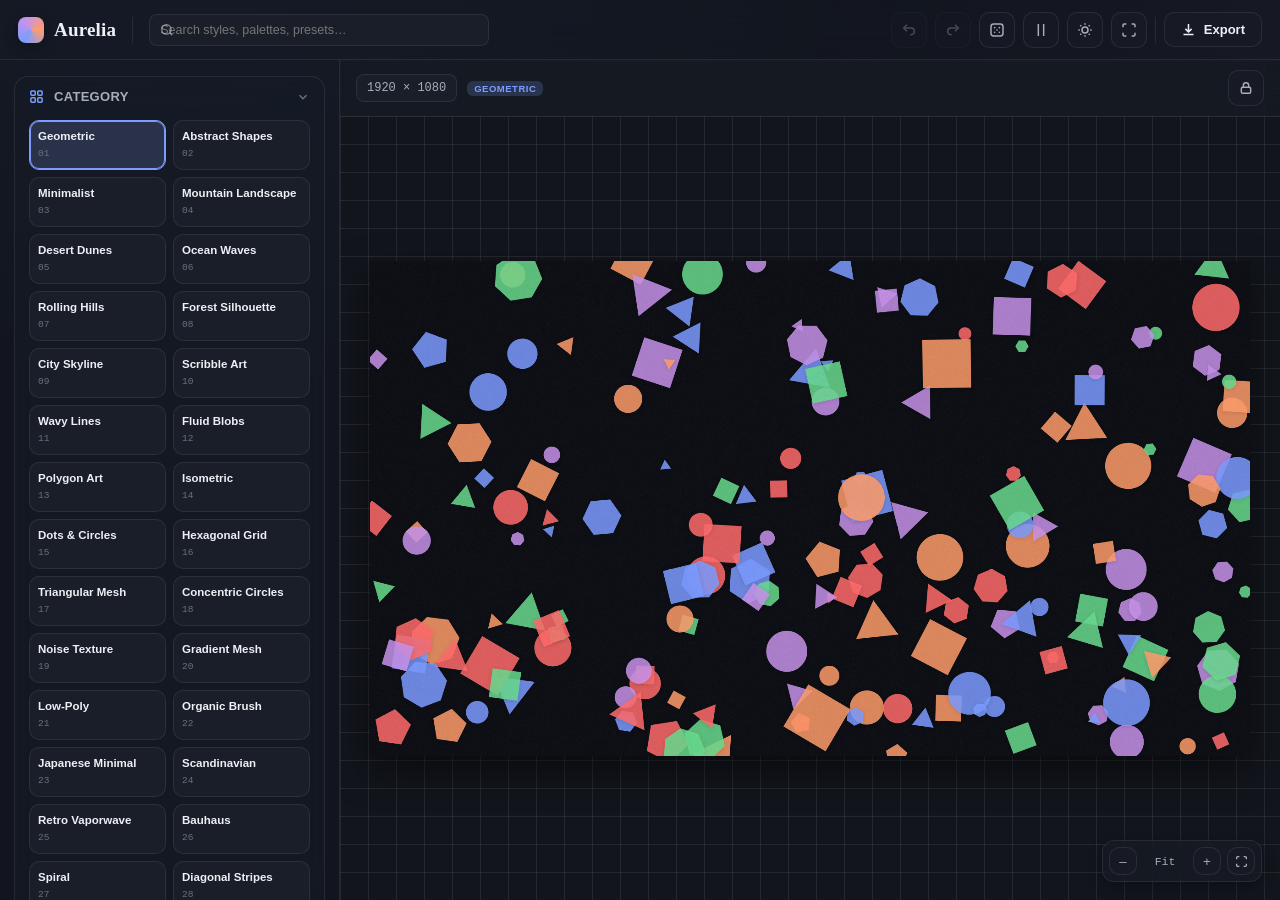
==== commit e0a77df4: "Update index.html" ====
--- a/index.html
+++ b/index.html
@@ -4,6 +4,7 @@
 <meta charset="UTF-8">
 <meta name="viewport" content="width=device-width, initial-scale=1.0">
 <title>Aurelia — Procedural Wallpaper Maker</title>
+<link rel="icon" type="image/svg+xml" href="data:image/svg+xml,%3Csvg xmlns='http://www.w3.org/2000/svg' viewBox='0 0 32 32'%3E%3Cdefs%3E%3ClinearGradient id='g' x1='0' y1='0' x2='1' y2='1'%3E%3Cstop offset='0%25' stop-color='%237c9cff'/%3E%3Cstop offset='50%25' stop-color='%23c792ea'/%3E%3Cstop offset='100%25' stop-color='%23ff9d6c'/%3E%3C/linearGradient%3E%3C/defs%3E%3Crect width='32' height='32' rx='8' fill='url(%23g)'/%3E%3C/svg%3E">
 <style>
 :root{
   --bg-0:#0b0d12;
@@ -416,6 +417,7 @@
   padding:6px 12px;border-radius:20px;font-size:11px;color:var(--text-1);
   backdrop-filter:blur(10px);z-index:25;font-weight:700;
   user-select:none;
+  cursor:pointer;
 }
 
 /* ---------- MODAL ---------- */
@@ -599,10 +601,10 @@
 
     <!-- MOUNTAIN -->
     <div class="section" data-section="mountain" id="mountainSection">
-      <div class="section-head"><svg class="sicon" width="15" height="15" viewBox="0 0 24 24" fill="none" stroke="currentColor" stroke-width="2.4"><path d="M3 20l6-11 4 6 3-4 5 9z"/></svg>Mountain Generator<svg class="chev" width="14" height="14" viewBox="0 0 24 24" fill="none" stroke="currentColor" stroke-width="2.5"><path d="M6 9l6 6 6-6"/></svg></div>
+      <div class="section-head"><svg class="sicon" width="15" height="15" viewBox="0 0 24 24" fill="none" stroke="currentColor" stroke-width="2.4"><path d="M3 20l6-11 4 6 3-4 5 9z"/></svg>Landscape Generator<svg class="chev" width="14" height="14" viewBox="0 0 24 24" fill="none" stroke="currentColor" stroke-width="2.5"><path d="M6 9l6 6 6-6"/></svg></div>
       <div class="section-body">
-        <div class="field"><label>Mountain layers <span class="val" id="v_mLayers"></span></label><input type="range" id="mLayers" min="1" max="8" step="1"></div>
-        <div class="field"><label>Peak height <span class="val" id="v_peakHeight"></span></label><input type="range" id="peakHeight" min="10" max="90" step="1"></div>
+        <div class="field"><label>Depth layers <span class="val" id="v_mLayers"></span></label><input type="range" id="mLayers" min="1" max="8" step="1"></div>
+        <div class="field"><label>Feature height <span class="val" id="v_peakHeight"></span></label><input type="range" id="peakHeight" min="10" max="90" step="1"></div>
         <div class="field">
           <label>Time of day</label>
           <div class="chiprow" id="timePresetChips">
@@ -620,7 +622,7 @@
             <div class="chip" data-v="moon">Moon</div>
           </div>
         </div>
-        <div class="toggle"><span>Snow caps</span><div class="switch" id="snowCapsToggle"></div></div>
+        <div class="toggle" id="snowCapsRow"><span>Snow caps</span><div class="switch" id="snowCapsToggle"></div></div>
         <div class="toggle"><span>Fog</span><div class="switch" id="fogToggle"></div></div>
         <div class="toggle"><span>Stars</span><div class="switch" id="starsToggle"></div></div>
         <div class="toggle"><span>Clouds</span><div class="switch" id="cloudsToggle"></div></div>
@@ -928,6 +930,11 @@
   {id:"abstract", name:"Abstract Shapes"},
   {id:"minimalist", name:"Minimalist"},
   {id:"mountains", name:"Mountain Landscape"},
+  {id:"dunes", name:"Desert Dunes"},
+  {id:"ocean", name:"Ocean Waves"},
+  {id:"hills", name:"Rolling Hills"},
+  {id:"forest", name:"Forest Silhouette"},
+  {id:"skyline", name:"City Skyline"},
   {id:"scribble", name:"Scribble Art"},
   {id:"wavy", name:"Wavy Lines"},
   {id:"blobs", name:"Fluid Blobs"},
@@ -945,8 +952,28 @@
   {id:"scandi", name:"Scandinavian"},
   {id:"vaporwave", name:"Retro Vaporwave"},
   {id:"bauhaus", name:"Bauhaus"},
+  {id:"spiral", name:"Spiral"},
+  {id:"stripes", name:"Diagonal Stripes"},
+  {id:"terrazzo", name:"Terrazzo"},
+  {id:"halftone", name:"Halftone"},
+  {id:"topography", name:"Topography"},
+  {id:"aurora", name:"Aurora Bands"},
   {id:"random", name:"Random Composition"},
 ];
+
+/* Generators that actually consume the fbm/noise2D argument.
+   Used to skip the (relatively expensive) noise permutation-table
+   construction when it isn't needed by the active category. */
+const NOISE_USING_CATEGORIES = new Set([
+  "mountains","wavy","blobs","trimesh","lowpoly","noise","random",
+  "halftone","topography","aurora","dunes","ocean","forest"
+]);
+
+/* Landscape-family categories share the "Landscape Generator" sidebar
+   section (sky, time of day, sun/moon, fog, clouds, atmosphere) and
+   each generator draws its own full scene (sky + all depth layers) in
+   one pass, so they're also single-layer categories (see below). */
+const LANDSCAPE_CATEGORIES = new Set(["mountains","dunes","ocean","hills","forest","skyline"]);
 
 /* =========================================================================
    DEVICE / RESOLUTION PRESETS
@@ -1119,20 +1146,6 @@
 }
 
 /* ---- primitive helpers ---- */
-function roughPoint(rng, x, y, amt){
-  return [x + (rng()-0.5)*amt, y + (rng()-0.5)*amt];
-}
-function drawRoughLine(ctx, rng, x1,y1,x2,y2, segments, wobble){
-  ctx.beginPath();
-  ctx.moveTo(x1,y1);
-  for(let i=1;i<=segments;i++){
-    const t=i/segments;
-    const x = lerp(x1,x2,t) + (rng()-0.5)*wobble;
-    const y = lerp(y1,y2,t) + (rng()-0.5)*wobble;
-    ctx.lineTo(x,y);
-  }
-  ctx.stroke();
-}
 function polygonPath(ctx, cx, cy, radius, sides, rotation){
   ctx.beginPath();
   for(let i=0;i<=sides;i++){
@@ -1158,7 +1171,7 @@
   ctx.globalAlpha = 1;
 }
 function applyShadowGlow(ctx, colorHex){
-  ctx.shadowBlur = 0; ctx.shadowColor='transparent';
+  ctx.shadowBlur = 0; ctx.shadowColor='transparent'; ctx.shadowOffsetY = 0; ctx.shadowOffsetX = 0;
   if(state.shadowIntensity>0){
     ctx.shadowColor = `rgba(0,0,0,${state.shadowIntensity/140})`;
     ctx.shadowBlur = state.shadowIntensity/2.2;
@@ -1341,7 +1354,7 @@
     ctx.translate(0, horizon*2);
     ctx.scale(1,-1);
     ctx.globalAlpha=0.25;
-    ctx.drawImage(ctx.canvas, 0, h-horizon, w, horizon, 0, h-horizon, w, horizon);
+    ctx.drawImage(ctx.canvas, 0, 0, w, horizon, 0, 0, w, horizon);
     ctx.restore();
     const g = ctx.createLinearGradient(0,horizon,0,h);
     g.addColorStop(0, "rgba(10,14,26,0.1)"); g.addColorStop(1,"rgba(10,14,26,0.75)");
@@ -1354,6 +1367,243 @@
     ctx.fillStyle=g;
     ctx.fillRect(0,horizon-h*0.15,w,h*0.2);
   }
+};
+
+/* ---- shared landscape-family helpers (sky, fog, reflection) ----
+   Extracted so every scene in the landscape family (dunes, ocean, hills,
+   forest, skyline) gets the same sky/atmosphere behavior as mountains
+   without duplicating that logic five times. Generators.mountains keeps
+   its own inline copy untouched to avoid disturbing its existing output. */
+function renderLandscapeSky(ctx,w,h,rng,skyBottomFrac){
+  const preset = state.timePreset;
+  const skies = {
+    day:["#8ec5ff","#e8f4ff"], sunset:["#2b1055","#ff7e5f"], sunrise:["#ffd9a0","#8ecdf0"], night:["#02040a","#141b34"]
+  };
+  const sky = skies[preset]||skies.day;
+  if(state.skyGradient){
+    const g = ctx.createLinearGradient(0,0,0,h*(skyBottomFrac||0.75));
+    g.addColorStop(0, sky[0]); g.addColorStop(1, sky[1]);
+    ctx.fillStyle=g; ctx.fillRect(0,0,w,h);
+  } else {
+    ctx.fillStyle = sky[0]; ctx.fillRect(0,0,w,h);
+  }
+  if(state.stars || preset==="night"){
+    ctx.fillStyle="#ffffff";
+    for(let i=0;i<180;i++){
+      const x=rng()*w, y=rng()*h*0.5;
+      const r = rng()*1.5;
+      ctx.globalAlpha = 0.3+rng()*0.7;
+      ctx.beginPath(); ctx.arc(x,y,r,0,Math.PI*2); ctx.fill();
+    }
+    ctx.globalAlpha=1;
+  }
+  if(state.sunMoon!=="none"){
+    const sx = w*(0.68+ (rng()-0.5)*0.05), sy = h*0.27;
+    const rad = Math.min(w,h)*0.07;
+    if(state.sunMoon==="sun"){
+      const g = ctx.createRadialGradient(sx,sy,0,sx,sy,rad*2.3);
+      g.addColorStop(0,"#fff6d8"); g.addColorStop(0.4,"#ffcf7a"); g.addColorStop(1,"rgba(255,190,110,0)");
+      ctx.fillStyle=g; ctx.beginPath(); ctx.arc(sx,sy,rad*2.3,0,Math.PI*2); ctx.fill();
+      ctx.fillStyle="#fff2c9"; ctx.beginPath(); ctx.arc(sx,sy,rad,0,Math.PI*2); ctx.fill();
+    } else {
+      ctx.fillStyle="#eef1f8"; ctx.beginPath(); ctx.arc(sx,sy,rad*0.8,0,Math.PI*2); ctx.fill();
+      ctx.fillStyle= sky[1]; ctx.beginPath(); ctx.arc(sx-rad*0.28,sy-rad*0.12,rad*0.72,0,Math.PI*2); ctx.fill();
+    }
+  }
+  if(state.clouds){
+    for(let i=0;i<6;i++){
+      const cx=rng()*w, cy=h*(0.1+rng()*0.25);
+      ctx.globalAlpha=0.3+rng()*0.25;
+      ctx.fillStyle="#ffffff";
+      for(let k=0;k<5;k++){
+        const ox=(k-2)*26*(state.scale/100), oy=Math.sin(k)*7;
+        ctx.beginPath(); ctx.ellipse(cx+ox,cy+oy, 36+rng()*26, 14+rng()*9, 0,0,Math.PI*2); ctx.fill();
+      }
+    }
+    ctx.globalAlpha=1;
+  }
+  return sky;
+}
+function applyLandscapeFog(ctx,w,h,horizon){
+  if(!state.fog) return;
+  const g = ctx.createLinearGradient(0,horizon-h*0.15,0,horizon+h*0.05);
+  g.addColorStop(0,"rgba(255,255,255,0)");
+  g.addColorStop(1,"rgba(255,255,255,0.32)");
+  ctx.fillStyle=g;
+  ctx.fillRect(0,horizon-h*0.15,w,h*0.2);
+}
+function applyLandscapeReflection(ctx,w,h,horizon){
+  if(!state.reflection) return;
+  ctx.save();
+  ctx.translate(0, horizon*2);
+  ctx.scale(1,-1);
+  ctx.globalAlpha=0.22;
+  ctx.drawImage(ctx.canvas, 0,0,w,horizon,0,0,w,horizon);
+  ctx.restore();
+  const g = ctx.createLinearGradient(0,horizon,0,h);
+  g.addColorStop(0,"rgba(10,14,26,0.1)"); g.addColorStop(1,"rgba(10,14,26,0.7)");
+  ctx.fillStyle=g; ctx.fillRect(0,horizon,w,h-horizon);
+}
+
+Generators.dunes = function(ctx,w,h,rng,noise2D){
+  renderLandscapeSky(ctx,w,h,rng,0.8);
+  const layers = state.mLayers;
+  const horizon = h*(state.reflection?0.66:0.86);
+  for(let L=0;L<layers;L++){
+    const depth = L/(layers-1||1);
+    const ridgeY = horizon - (h*(state.peakHeight/100)*0.5)*(1-depth*0.5);
+    const baseColor = state.palette[L % state.palette.length];
+    let color = baseColor;
+    if(state.atmospheric){
+      const hsl = hexToHsl(baseColor);
+      color = hslToHex(hsl.h, hsl.s*(0.35+depth*0.4), clamp(hsl.l+(1-depth)*20,10,90));
+    }
+    ctx.beginPath();
+    ctx.moveTo(0,horizon);
+    const segs=40, freq=0.8+L*0.35;
+    for(let i=0;i<=segs;i++){
+      const x=(i/segs)*w;
+      const nz = fbm(noise2D, (x/w)*freq + L*8 + state.seed*0.0001, L*2.1, 3);
+      const y = ridgeY + (1-nz)*h*0.1*(1-depth*0.3);
+      ctx.lineTo(x,y);
+    }
+    ctx.lineTo(w,horizon); ctx.closePath();
+    ctx.fillStyle=color; ctx.fill();
+  }
+  applyLandscapeReflection(ctx,w,h,horizon);
+  applyLandscapeFog(ctx,w,h,horizon);
+};
+
+Generators.ocean = function(ctx,w,h,rng,noise2D){
+  renderLandscapeSky(ctx,w,h,rng,0.6);
+  const layers = state.mLayers;
+  const horizon = h*0.56;
+  for(let L=0; L<layers; L++){
+    const depth = L/(layers-1||1);
+    const waveY = horizon + (h-horizon)*depth*0.85 - h*0.02;
+    const baseColor = state.palette[L % state.palette.length];
+    let color = baseColor;
+    if(state.atmospheric){
+      const hsl = hexToHsl(baseColor);
+      color = hslToHex(hsl.h, hsl.s*(0.5+depth*0.5), clamp(hsl.l-(1-depth)*8,5,85));
+    }
+    ctx.beginPath();
+    ctx.moveTo(0,h);
+    const segs=60, freq=3+L*1.4;
+    for(let i=0;i<=segs;i++){
+      const x=(i/segs)*w;
+      const nz = fbm(noise2D, x/w*freq + L*6 + state.seed*0.0002, L*4, 3);
+      const y = waveY + Math.sin(x/w*Math.PI*2*freq*0.3 + L)*h*0.012*(state.scale/100) + (nz-0.5)*h*0.02;
+      ctx.lineTo(x,y);
+    }
+    ctx.lineTo(w,h); ctx.closePath();
+    ctx.globalAlpha = 0.85+depth*0.15;
+    ctx.fillStyle=color; ctx.fill();
+    ctx.globalAlpha=1;
+  }
+  applyLandscapeFog(ctx,w,h,horizon);
+};
+
+Generators.hills = function(ctx,w,h,rng){
+  renderLandscapeSky(ctx,w,h,rng,0.7);
+  const layers = state.mLayers;
+  const horizon = h*0.82;
+  for(let L=0;L<layers;L++){
+    const depth = L/(layers-1||1);
+    const ridgeY = horizon - (h*(state.peakHeight/100)*0.6)*(1-depth*0.6);
+    const baseColor = state.palette[L % state.palette.length];
+    let color = baseColor;
+    if(state.atmospheric){
+      const hsl = hexToHsl(baseColor);
+      color = hslToHex(hsl.h, hsl.s*(0.4+depth*0.45), clamp(hsl.l+(1-depth)*18,10,92));
+    }
+    ctx.beginPath();
+    ctx.moveTo(0,horizon);
+    const segs=30, freq=0.5+L*0.25;
+    const phase = rng()*Math.PI*2;
+    for(let i=0;i<=segs;i++){
+      const x=(i/segs)*w;
+      const t=x/w;
+      const y = ridgeY + Math.sin(t*Math.PI*2*freq+phase)*h*0.05*(1-depth*0.3)*(state.scale/100)
+                - Math.sin(t*Math.PI)*h*0.04*(1-depth*0.3);
+      ctx.lineTo(x,y);
+    }
+    ctx.lineTo(w,horizon); ctx.closePath();
+    ctx.fillStyle=color; ctx.fill();
+  }
+  applyLandscapeFog(ctx,w,h,horizon);
+};
+
+Generators.forest = function(ctx,w,h,rng,noise2D){
+  renderLandscapeSky(ctx,w,h,rng,0.75);
+  const layers = state.mLayers;
+  const horizon = h*0.84;
+  for(let L=0;L<layers;L++){
+    const depth = L/(layers-1||1);
+    const ridgeY = horizon - (h*(state.peakHeight/100)*0.55)*(1-depth*0.5);
+    const baseColor = state.palette[L % state.palette.length];
+    let color = baseColor;
+    if(state.atmospheric){
+      const hsl = hexToHsl(baseColor);
+      color = hslToHex(hsl.h, hsl.s*(0.35+depth*0.45), clamp(hsl.l+(1-depth)*16,5,88));
+    }
+    ctx.beginPath();
+    ctx.moveTo(0,horizon);
+    const treeW = clamp(14*(state.scale/100)*(1-depth*0.4), 4, 60);
+    const count = Math.ceil(w/treeW)+2;
+    let x=0;
+    for(let i=0;i<count;i++){
+      const jitter = (rng()-0.5)*treeW*0.4;
+      const peakX = x+treeW/2+jitter;
+      const nz = fbm(noise2D, (x/w)*6+L*11+state.seed*0.0001, L*2.5, 3);
+      const peakY = ridgeY - nz*h*0.09*(1-depth*0.3);
+      ctx.lineTo(peakX, peakY);
+      ctx.lineTo(x+treeW, ridgeY);
+      x+=treeW;
+    }
+    ctx.lineTo(w,horizon); ctx.closePath();
+    ctx.fillStyle=color; ctx.fill();
+  }
+  applyLandscapeFog(ctx,w,h,horizon);
+};
+
+Generators.skyline = function(ctx,w,h,rng){
+  renderLandscapeSky(ctx,w,h,rng,0.7);
+  const layers = state.mLayers;
+  const horizon = h*(state.reflection?0.68:0.86);
+  for(let L=0; L<layers; L++){
+    const depth = L/(layers-1||1);
+    const maxH = h*(state.peakHeight/100)*0.55*(1-depth*0.35);
+    const baseColor = state.palette[L % state.palette.length];
+    let color = baseColor;
+    if(state.atmospheric){
+      const hsl = hexToHsl(baseColor);
+      color = hslToHex(hsl.h, hsl.s*(0.3+depth*0.5), clamp(hsl.l*(0.35+depth*0.5), 4, 85));
+    }
+    let x=0;
+    ctx.fillStyle=color;
+    while(x<w){
+      const bw = 18+rng()*46*(state.scale/100);
+      const bh = maxH*(0.25+rng()*0.85);
+      ctx.fillRect(x, horizon-bh, bw, bh+4);
+      if(state.stars || state.timePreset==="night"){
+        ctx.fillStyle = "rgba(255,224,140,0.85)";
+        const winCols = Math.max(1,Math.floor(bw/8));
+        const winRows = Math.max(1,Math.floor(bh/10));
+        for(let wc=0; wc<winCols; wc++){
+          for(let wr=0; wr<winRows; wr++){
+            if(rng()<0.55){
+              ctx.fillRect(x+4+wc*8, horizon-bh+6+wr*10, 3, 4);
+            }
+          }
+        }
+        ctx.fillStyle=color;
+      }
+      x += bw+3;
+    }
+  }
+  applyLandscapeReflection(ctx,w,h,horizon);
+  applyLandscapeFog(ctx,w,h,horizon);
 };
 
 Generators.scribble = function(ctx,w,h,rng){
@@ -1563,6 +1813,8 @@
   const scale = clamp(0.002+ (100-state.density)/100*0.02, 0.002, 0.03);
   const c1 = hexToRgb(state.palette[0]);
   const c2 = hexToRgb(state.palette[state.palette.length-1]);
+  const alpha255 = 255*(state.opacity/100);
+  const data = img.data;
   for(let y=0;y<h;y+=2){
     for(let x=0;x<w;x+=2){
       const nz = fbm(noise2D, x*scale, y*scale, 5);
@@ -1571,7 +1823,7 @@
       for(let dy=0;dy<2 && y+dy<h; dy++){
         for(let dx=0;dx<2 && x+dx<w; dx++){
           const idx=((y+dy)*w+(x+dx))*4;
-          img.data[idx]=r; img.data[idx+1]=g; img.data[idx+2]=b; img.data[idx+3]=255*(state.opacity/100);
+          data[idx]=r; data[idx+1]=g; data[idx+2]=b; data[idx+3]=alpha255;
         }
       }
     }
@@ -1618,7 +1870,6 @@
 };
 
 Generators.japanese = function(ctx,w,h,rng){
-  // large negative space, one or two ink brush circles/branches
   const color = state.palette[0];
   ctx.strokeStyle=color; ctx.fillStyle=color;
   const circles = 1+Math.floor(rng()*2);
@@ -1631,7 +1882,6 @@
     ctx.arc(cx,cy,r, rng()*0.6, Math.PI*1.8+rng()*0.5);
     ctx.stroke();
   }
-  // branch
   ctx.globalAlpha=0.9;
   ctx.lineWidth=3;
   let x=w*0.15,y=h*0.85;
@@ -1683,7 +1933,6 @@
     const yy = sunY - sunR*0.15*i;
     ctx.fillRect(w/2-sunR, yy, sunR*2, sunR*0.04);
   }
-  // grid floor
   ctx.strokeStyle = state.palette[3]||"#00F0FF";
   ctx.lineWidth=2;
   const horizon = h*0.62;
@@ -1714,6 +1963,140 @@
   ctx.globalAlpha=1;
 };
 
+Generators.spiral = function(ctx,w,h,rng){
+  const cx = w/2, cy = h/2;
+  const arms = clamp(Math.floor(state.shapeCount/25),2,14);
+  const maxR = Math.min(w,h)*0.62*(state.scale/100);
+  for(let a=0;a<arms;a++){
+    const color = pick(rng, state.palette);
+    ctx.strokeStyle = color;
+    ctx.lineWidth = Math.max(1, state.strokeWidth||2);
+    ctx.globalAlpha = state.opacity/100;
+    ctx.lineCap = 'round';
+    applyShadowGlow(ctx,color);
+    ctx.beginPath();
+    const turns = 1.5 + rng()*(2+state.density/25);
+    const offset = (Math.PI*2/arms)*a + degToRad(state.rotation);
+    const steps = 220;
+    for(let i=0;i<=steps;i++){
+      const t = i/steps;
+      const r = Math.pow(t, 0.85)*maxR;
+      const angle = offset + t*turns*Math.PI*2;
+      const x = cx+Math.cos(angle)*r, y = cy+Math.sin(angle)*r;
+      if(i===0) ctx.moveTo(x,y); else ctx.lineTo(x,y);
+    }
+    ctx.stroke();
+  }
+  ctx.globalAlpha=1;
+};
+
+Generators.stripes = function(ctx,w,h,rng){
+  const stripeCount = clamp(Math.floor(state.shapeCount/4),4,140);
+  const diag = Math.sqrt(w*w+h*h)*1.05;
+  ctx.save();
+  ctx.translate(w/2,h/2);
+  ctx.rotate(degToRad(state.rotation));
+  ctx.translate(-diag/2,-diag/2);
+  const stripeWidth = diag/stripeCount;
+  const fillFrac = clamp(0.25+(state.density/100)*0.75, 0.1, 1);
+  for(let i=0;i<stripeCount;i++){
+    const color = pick(rng, state.palette);
+    ctx.fillStyle = color;
+    ctx.globalAlpha = state.opacity/100;
+    ctx.fillRect(i*stripeWidth, 0, Math.max(0.5, stripeWidth*fillFrac), diag);
+  }
+  ctx.restore();
+  ctx.globalAlpha=1;
+};
+
+Generators.terrazzo = function(ctx,w,h,rng){
+  const n = clamp(Math.floor(state.shapeCount*1.1)+20, 30, 600);
+  for(let i=0;i<n;i++){
+    const color = pick(rng, state.palette);
+    ctx.fillStyle = color;
+    ctx.globalAlpha = (state.opacity/100)*(0.55+rng()*0.45);
+    const cx = rng()*w, cy = rng()*h;
+    const r = (state.shapeSize*0.16+2)*(0.25+rng()*1.3)*(state.scale/100);
+    const sides = 3+Math.floor(rng()*5);
+    applyShadowGlow(ctx,color);
+    polygonPath(ctx,cx,cy,r,sides, rng()*Math.PI*2);
+    ctx.fill();
+  }
+  ctx.globalAlpha=1;
+};
+
+Generators.halftone = function(ctx,w,h,rng,noise2D){
+  const spacing = clamp(state.shapeSize*0.35*(state.scale/100), 6, 90);
+  const cols = Math.ceil(w/spacing)+1, rows = Math.ceil(h/spacing)+1;
+  const freq = 2+ (state.noiseIntensity/100)*4;
+  for(let ry=0;ry<rows;ry++){
+    for(let rx=0;rx<cols;rx++){
+      const x = (rx+0.5)*spacing, y = (ry+0.5)*spacing;
+      const nz = fbm(noise2D, x/w*freq + state.seed*0.0002, y/h*freq, 3);
+      const rad = spacing*0.5*nz*clamp(state.density/70, 0.2, 1.4);
+      if(rad<0.6) continue;
+      const color = pick(rng, state.palette);
+      ctx.fillStyle = color;
+      ctx.globalAlpha = state.opacity/100;
+      ctx.beginPath(); ctx.arc(x,y,rad,0,Math.PI*2); ctx.fill();
+    }
+  }
+  ctx.globalAlpha=1;
+};
+
+Generators.topography = function(ctx,w,h,rng,noise2D){
+  const lines = clamp(Math.floor(state.shapeCount/8),10,90);
+  ctx.lineWidth = Math.max(0.6, state.strokeWidth||1.2);
+  ctx.lineJoin='round';
+  for(let i=0;i<lines;i++){
+    const t = i/lines;
+    const color = pick(rng, state.palette);
+    ctx.strokeStyle = color;
+    ctx.globalAlpha = state.opacity/100;
+    applyShadowGlow(ctx,color);
+    ctx.beginPath();
+    const segs = 110;
+    for(let s=0;s<=segs;s++){
+      const x = (s/segs)*w;
+      const nz = fbm(noise2D, x/w*3 + state.seed*0.0003, t*6, 4);
+      const y = t*h + (nz-0.5)*h*0.14*(state.scale/100);
+      if(s===0) ctx.moveTo(x,y); else ctx.lineTo(x,y);
+    }
+    ctx.stroke();
+  }
+  ctx.globalAlpha=1;
+};
+
+Generators.aurora = function(ctx,w,h,rng,noise2D){
+  const bands = clamp(Math.floor(state.shapeCount/22),3,16);
+  for(let b=0;b<bands;b++){
+    const color = pick(rng, state.palette);
+    const baseY = rng()*h;
+    const bandDepth = h*0.08*(state.shapeSize/90)*(state.scale/100)+h*0.02;
+    ctx.beginPath();
+    const segs = 70;
+    for(let s=0;s<=segs;s++){
+      const x = (s/segs)*w;
+      const nz = fbm(noise2D, x/w*2.4 + b*5 + state.seed*0.0004, b*3, 4);
+      const y = baseY + (nz-0.5)*h*0.35*(state.scale/100);
+      if(s===0) ctx.moveTo(x,y); else ctx.lineTo(x,y);
+    }
+    for(let s=segs;s>=0;s--){
+      const x = (s/segs)*w;
+      const nz = fbm(noise2D, x/w*2.4 + b*5 + state.seed*0.0004, b*3+1.7, 4);
+      const y = baseY + (nz-0.5)*h*0.35*(state.scale/100) + bandDepth;
+      ctx.lineTo(x,y);
+    }
+    ctx.closePath();
+    const grad = ctx.createLinearGradient(0,0,0,h);
+    grad.addColorStop(0, withAlphaSafe(color,0));
+    grad.addColorStop(0.5, withAlphaSafe(color, (state.opacity/100)*0.7));
+    grad.addColorStop(1, withAlphaSafe(color,0));
+    ctx.fillStyle = grad;
+    ctx.fill();
+  }
+};
+
 Generators.random = function(ctx,w,h,rng,noise2D){
   const keys = Object.keys(Generators).filter(k=>k!=="random");
   const fn = Generators[pick(rng,keys)];
@@ -1744,7 +2127,8 @@
 /* ---- MAIN RENDER ---- */
 function renderToContext(ctx, w, h){
   const rng = mulberry32(state.seed>>>0);
-  const noise2D = makeNoise2D(mulberry32((state.seed*7+13)>>>0));
+  const needsNoise = NOISE_USING_CATEGORIES.has(state.category);
+  const noise2D = needsNoise ? makeNoise2D(mulberry32((state.seed*7+13)>>>0)) : null;
   ctx.clearRect(0,0,w,h);
   ctx.save();
   const bg = resolveBackground(rng);
@@ -1757,19 +2141,16 @@
 
   const layers = Math.max(1, state.layerCount);
   const gen = Generators[state.category] || Generators.geometric;
-  for(let L=0; L<layers; L++){
+  const singleLayerCategory = LANDSCAPE_CATEGORIES.has(state.category) || state.category==="vaporwave" || state.category==="noise" || state.category==="gradientmesh" || state.category==="aurora";
+  const layerCountToRun = singleLayerCategory ? 1 : layers;
+  for(let L=0; L<layerCountToRun; L++){
     ctx.save();
-    if(layers>1){
+    if(layers>1 && !singleLayerCategory){
       ctx.globalAlpha = 1 - (L*0.12);
     }
-    // vary seed slightly per layer for depth, deterministic
     const layerRng = mulberry32((state.seed + L*7919)>>>0);
-    const layerNoise = makeNoise2D(mulberry32((state.seed*7+13+L*101)>>>0));
-    if(state.category==="mountains" || state.category==="vaporwave" || state.category==="noise" || state.category==="gradientmesh"){
-      if(L===0) gen(ctx,w,h,layerRng,layerNoise);
-    } else {
-      gen(ctx,w,h,layerRng,layerNoise);
-    }
+    const layerNoise = needsNoise ? makeNoise2D(mulberry32((state.seed*7+13+L*101)>>>0)) : null;
+    gen(ctx,w,h,layerRng,layerNoise);
     ctx.restore();
   }
   ctx.filter='none';
@@ -1782,6 +2163,15 @@
 
 let renderScheduled = false;
 function scheduleRender(){
+  /* BUGFIX: if the user tweaks any control while "compare" is showing the
+     previous version, the badge claimed to still show the old design even
+     though the edit silently re-rendered the current one underneath it.
+     Any change that schedules a fresh render exits compare mode first so
+     the badge and the pixels on screen never disagree. */
+  if(compareMode){
+    compareMode = false;
+    $('compareBadge').style.display='none';
+  }
   if(renderScheduled) return;
   renderScheduled = true;
   requestAnimationFrame(()=>{
@@ -1789,9 +2179,9 @@
     doRender();
   });
 }
+let lastRenderW = null, lastRenderH = null;
 function doRender(){
   document.getElementById('loadingBadge').classList.add('show');
-  // small timeout so the badge can paint before heavy synchronous work
   setTimeout(()=>{
     const w = state.width, h = state.height;
     previewCanvas.width = w;
@@ -1799,8 +2189,11 @@
     renderToContext(previewCtx, w, h);
     document.getElementById('dimReadout').textContent = `${w} × ${h}`;
     document.getElementById('loadingBadge').classList.remove('show');
-    fitToScreen(false);
-    try{ lastRenderedDataURL = null; }catch(e){}
+    if(w !== lastRenderW || h !== lastRenderH){
+      lastRenderW = w; lastRenderH = h;
+      fitToScreen(false);
+    }
+    lastRenderedDataURL = null;
   }, 10);
 }
 
@@ -1831,8 +2224,13 @@
 }
 
 function toggleContextualSections(){
-  $('mountainSection').style.display = state.category==='mountains' ? '' : 'none';
+  $('mountainSection').style.display = LANDSCAPE_CATEGORIES.has(state.category) ? '' : 'none';
   $('scribbleSection').style.display = state.category==='scribble' ? '' : 'none';
+  /* Snow caps only makes sense for the mountain silhouette itself —
+     the other landscape scenes (dunes, ocean, hills, forest, skyline)
+     ignore that flag entirely, so hide the control rather than leave a
+     dead toggle sitting in the sidebar for them. */
+  $('snowCapsRow').style.display = state.category==='mountains' ? '' : 'none';
 }
 
 function buildPaletteGrid(){
@@ -2096,14 +2494,16 @@
 });
 $('compareBtn').addEventListener('click', ()=>{
   if(!compareMode){
+    if(historyIndex<=0){
+      flashButton($('compareBtn'), '');
+      return;
+    }
     compareSnapshot = previewCanvas.toDataURL();
-    if(historyIndex>0){
-      const prevState = JSON.parse(history[historyIndex-1]);
-      const tmp = state; state = prevState;
-      renderToContext(previewCtx, state.width, state.height);
-      state = tmp;
-      previewCanvas.width = state.width; previewCanvas.height = state.height;
-    }
+    const prevState = JSON.parse(history[historyIndex-1]);
+    const tmp = state; state = prevState;
+    previewCanvas.width = state.width; previewCanvas.height = state.height;
+    renderToContext(previewCtx, state.width, state.height);
+    state = tmp;
     $('compareBadge').style.display='flex';
     compareMode = true;
   } else {
@@ -2111,6 +2511,9 @@
     $('compareBadge').style.display='none';
     compareMode = false;
   }
+});
+$('compareBadge').addEventListener('click', ()=>{
+  if(compareMode) $('compareBtn').click();
 });
 $('themeBtn').addEventListener('click', ()=>{
   const html = document.documentElement;
@@ -2214,7 +2617,7 @@
     RESOLUTION_PRESETS.map((r,i)=>`<option value="${i}">${r.name}</option>`).join('');
 }
 $('exportOpenBtn').addEventListener('click', ()=>{ buildExportResSelect(); $('exportModal').classList.add('show'); });
-document.querySelectorAll('#exportModal').forEach(m=>{
+document.querySelectorAll('.modal-overlay').forEach(m=>{
   m.addEventListener('click', (e)=>{ if(e.target===m) m.classList.remove('show'); });
 });
 
@@ -2243,6 +2646,7 @@
   const {w,h} = getExportDims();
   const c = (w===state.width && h===state.height) ? previewCanvas : renderAtResolution(w,h);
   exportCanvasBlob(c, (blob)=>{
+    if(!blob) return;
     const url = URL.createObjectURL(blob);
     const a = document.createElement('a');
     a.href=url; a.download = `wallpaper-${state.category}-${w}x${h}.${exportFormat==='jpeg'?'jpg':exportFormat}`;
@@ -2251,24 +2655,50 @@
   });
 });
 $('copyClipboardBtn').addEventListener('click', async ()=>{
+  /* BUGFIX: canvas.toBlob() is asynchronous. The previous version waited
+     for its callback and only THEN called navigator.clipboard.write().
+     By that point the click had already finished and the browser no
+     longer considered the call to be part of a direct user gesture —
+     several browsers (Safari in particular, and Chrome under stricter
+     permission policies) silently reject clipboard writes that happen
+     outside that gesture window, so "Copy to clipboard" looked broken.
+     The fix: call navigator.clipboard.write() SYNCHRONOUSLY inside the
+     click handler, handing it a Promise<Blob> rather than an already-
+     resolved Blob. The Clipboard API is specifically designed to accept
+     a pending promise for this reason — it preserves the gesture. */
+  if(typeof ClipboardItem === 'undefined' || !navigator.clipboard || !navigator.clipboard.write){
+    flashButton($('copyClipboardBtn'), 'Not supported');
+    return;
+  }
   const {w,h} = getExportDims();
   const c = (w===state.width && h===state.height) ? previewCanvas : renderAtResolution(w,h);
-  exportCanvasBlob(c, async (blob)=>{
+  const blobPromise = new Promise((resolve,reject)=>{
+    c.toBlob((blob)=>{ blob ? resolve(blob) : reject(new Error('toBlob returned null')); }, 'image/png');
+  });
+  try{
+    await navigator.clipboard.write([new ClipboardItem({'image/png': blobPromise})]);
+    flashButton($('copyClipboardBtn'), 'Copied!');
+  }catch(err){
+    /* Some browsers don't support a pending-promise ClipboardItem value
+       at all (older Firefox). Fall back to awaiting the blob ourselves
+       and writing it directly — still better than failing silently. */
     try{
-      await navigator.clipboard.write([new ClipboardItem({[blob.type]:blob})]);
+      const blob = await blobPromise;
+      await navigator.clipboard.write([new ClipboardItem({'image/png': blob})]);
       flashButton($('copyClipboardBtn'), 'Copied!');
-    }catch(err){
+    }catch(err2){
       flashButton($('copyClipboardBtn'), 'Copy failed');
     }
-  });
+  }
 });
 $('batchExportBtn').addEventListener('click', async ()=>{
   flashButton($('batchExportBtn'), 'Exporting…');
-  const picks = [DEVICE_PRESETS[6], DEVICE_PRESETS[1], DEVICE_PRESETS[13]]; // laptop, iphone, 4k
+  const picks = [DEVICE_PRESETS[6], DEVICE_PRESETS[1], DEVICE_PRESETS[13]];
   for(const d of picks){
     const c = renderAtResolution(d.w,d.h);
     await new Promise(res=>{
       exportCanvasBlob(c, (blob)=>{
+        if(!blob){ res(); return; }
         const url = URL.createObjectURL(blob);
         const a = document.createElement('a');
         a.href=url; a.download = `wallpaper-${d.name.replace(/[^a-z0-9]+/gi,'_')}-${d.w}x${d.h}.${exportFormat==='jpeg'?'jpg':exportFormat}`;
@@ -2280,6 +2710,7 @@
   flashButton($('batchExportBtn'), 'Batch export devices');
 });
 function flashButton(btn, text){
+  if(!text) return;
   const orig = btn.textContent;
   btn.textContent = text;
   setTimeout(()=>{btn.textContent=orig;}, 1600);
@@ -2336,9 +2767,12 @@
       if(Array.isArray(arr)){
         savedPresets = savedPresets.concat(arr);
         renderPresetList();
+      } else {
+        alert('Invalid preset file: expected a JSON array.');
       }
     }catch(err){ alert('Invalid preset file.'); }
   };
+  reader.onerror = ()=> alert('Could not read preset file.');
   reader.readAsText(file);
   e.target.value='';
 });
@@ -2369,6 +2803,20 @@
     const name = card.querySelector('.cname').textContent.toLowerCase();
     card.style.display = (!q || name.includes(q)) ? '' : 'none';
   });
+  /* BUGFIX: the search field's own placeholder promises it searches
+     "styles, palettes, presets" but previously only ever touched the
+     category grid — palette presets and saved presets silently ignored
+     any query typed here. Now all three respond to the same search. */
+  document.querySelectorAll('#paletteGrid .preset-palette').forEach(card=>{
+    const name = card.querySelector('.pname').textContent.toLowerCase();
+    card.style.display = (!q || name.includes(q)) ? '' : 'none';
+  });
+  document.querySelectorAll('#presetList .preset-item').forEach(item=>{
+    const nameEl = item.querySelector('span');
+    if(!nameEl) return;
+    const name = nameEl.textContent.toLowerCase();
+    item.style.display = (!q || name.includes(q)) ? '' : 'none';
+  });
 });
 
 /* =========================================================================
@@ -2384,7 +2832,6 @@
   updateMobileUI();
   $('categoryTag').textContent = CATEGORIES.find(c=>c.id===state.category).name;
   scheduleRender();
-  window.addEventListener('resize', ()=>fitToScreen(false));
   setTimeout(()=>fitToScreen(true), 50);
 }
 init();
